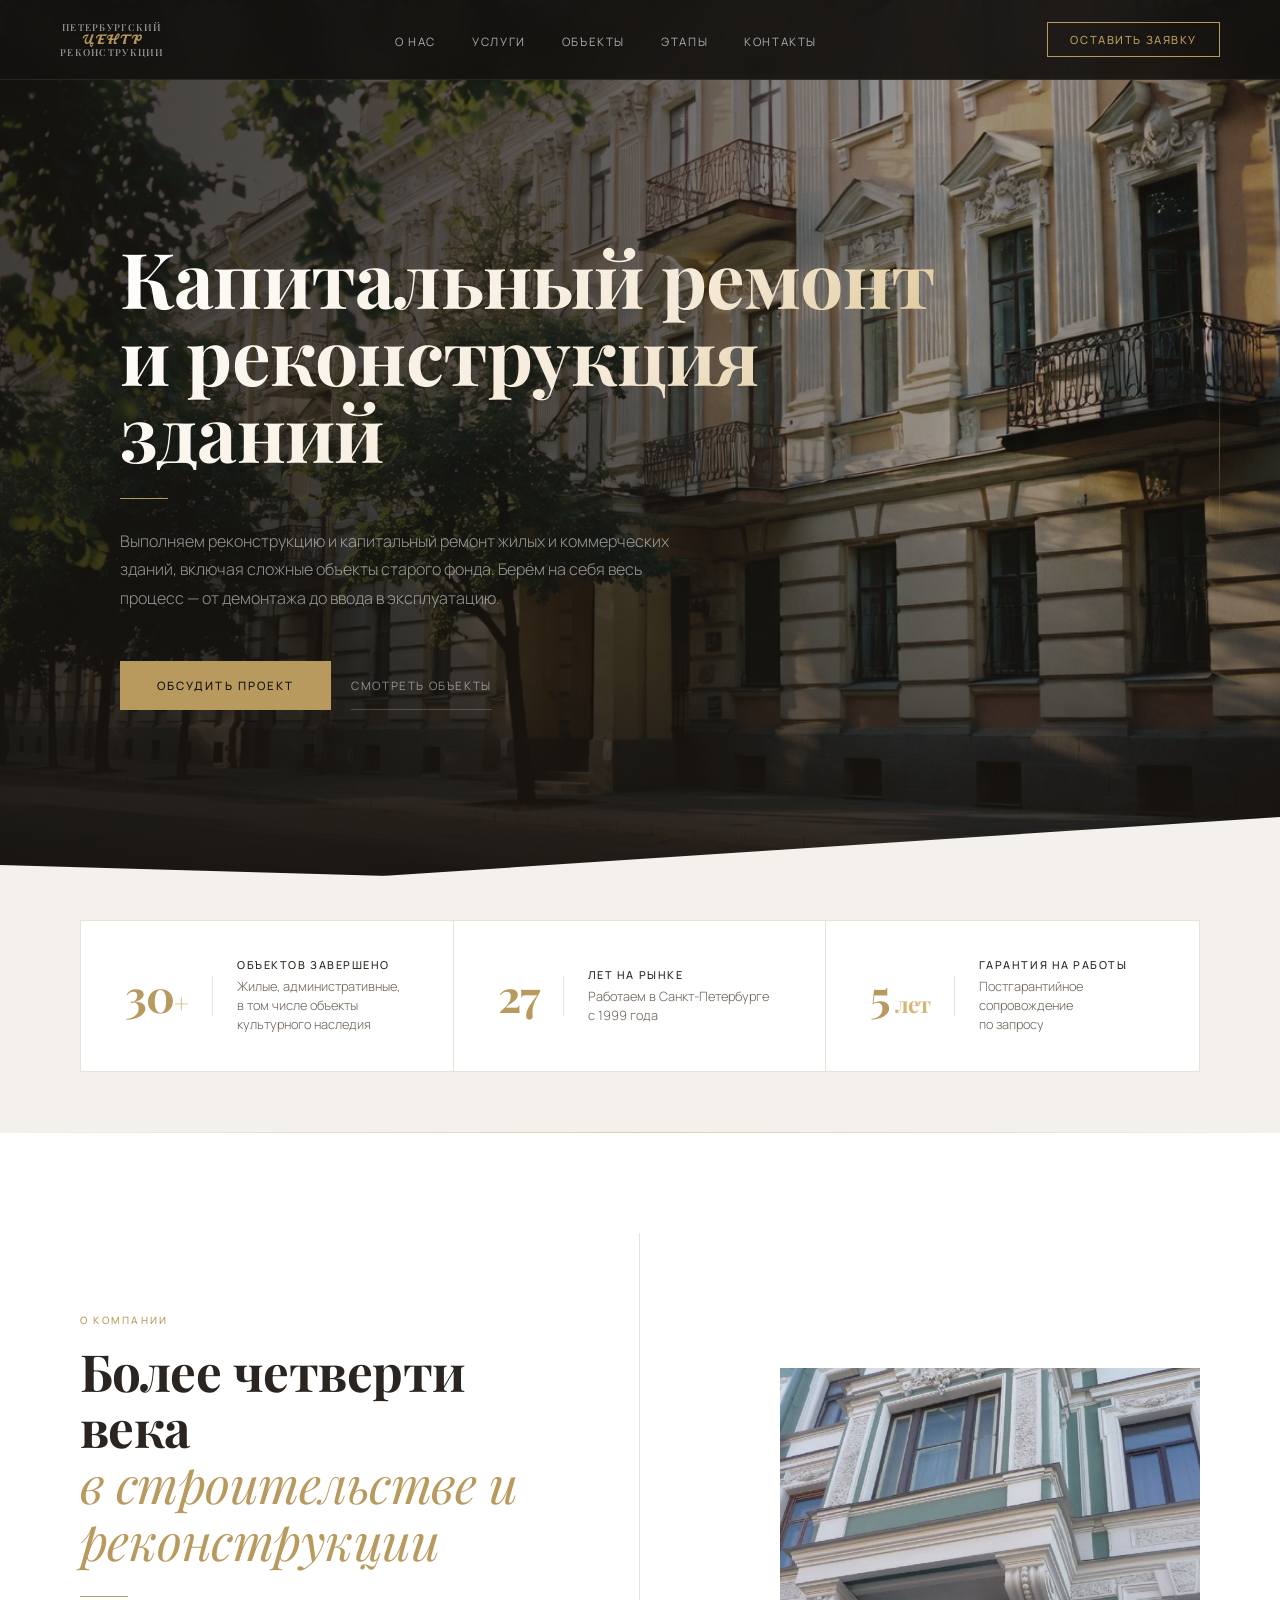
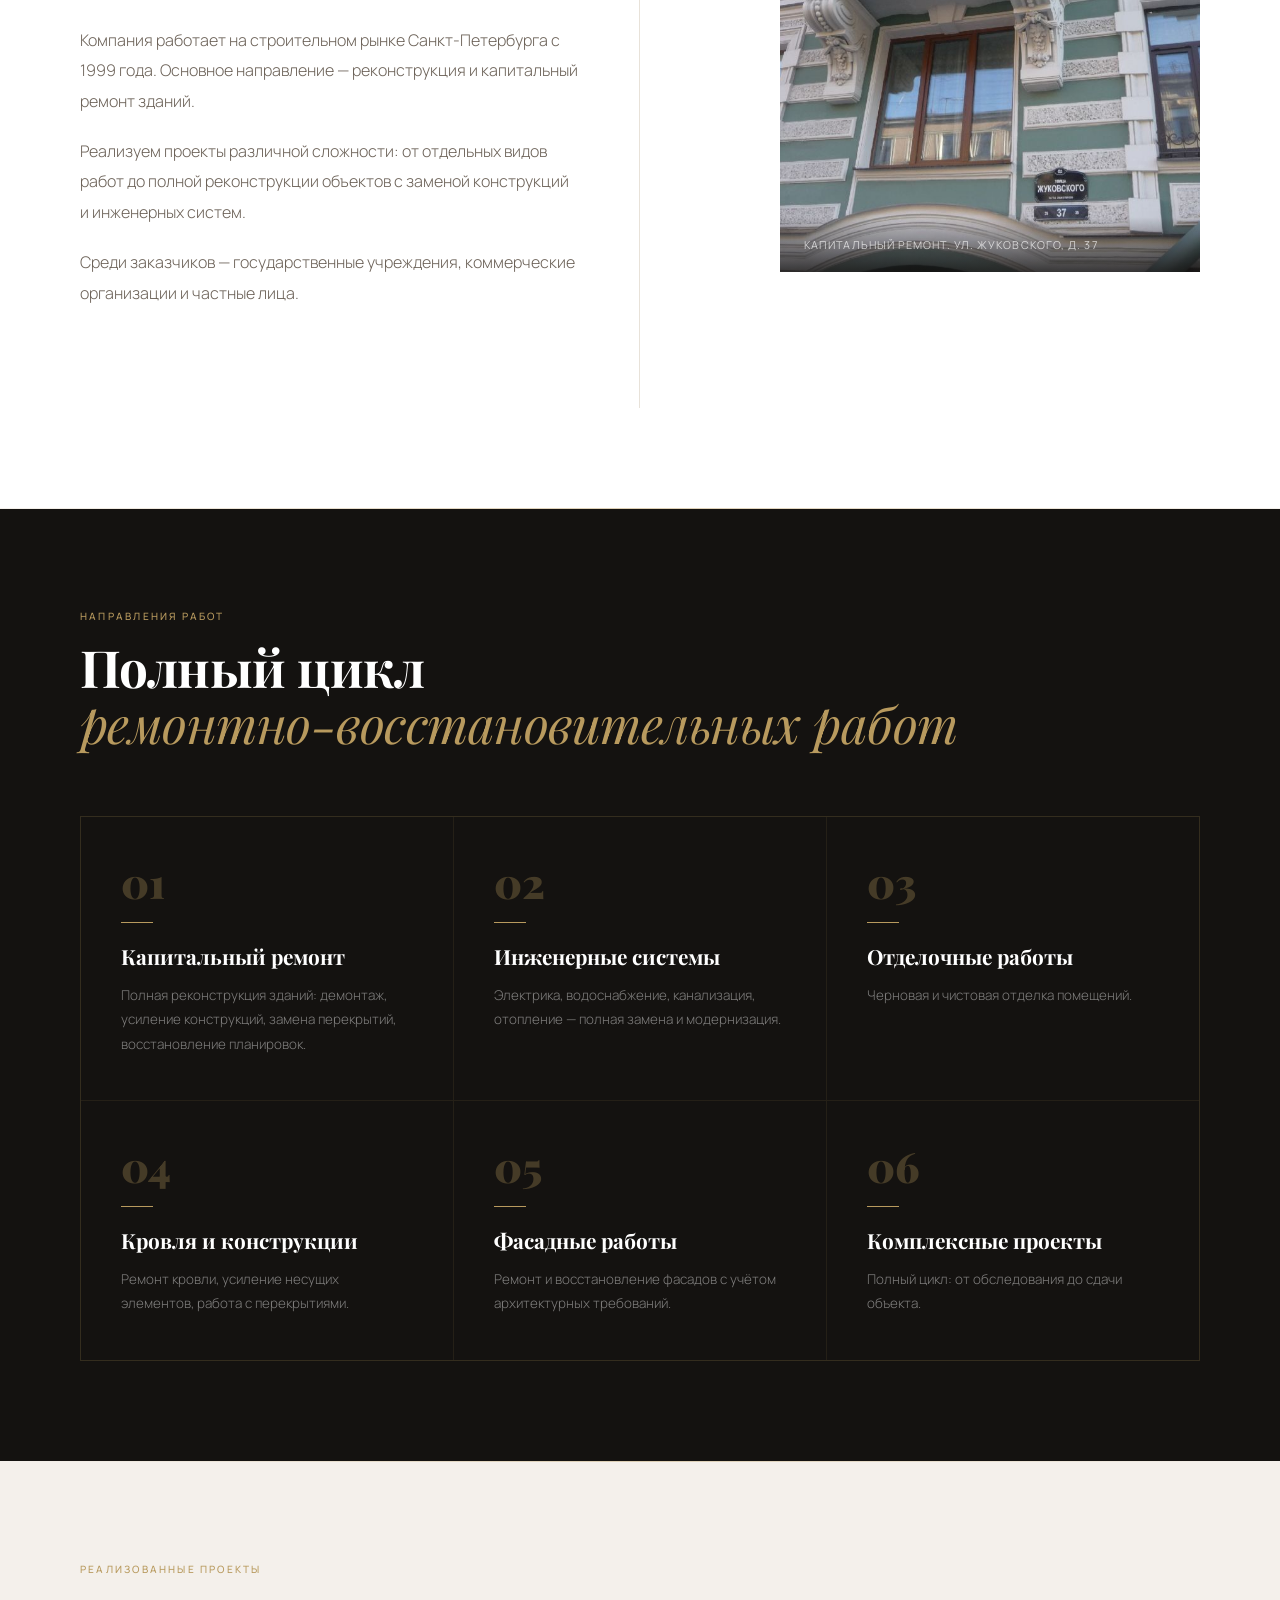
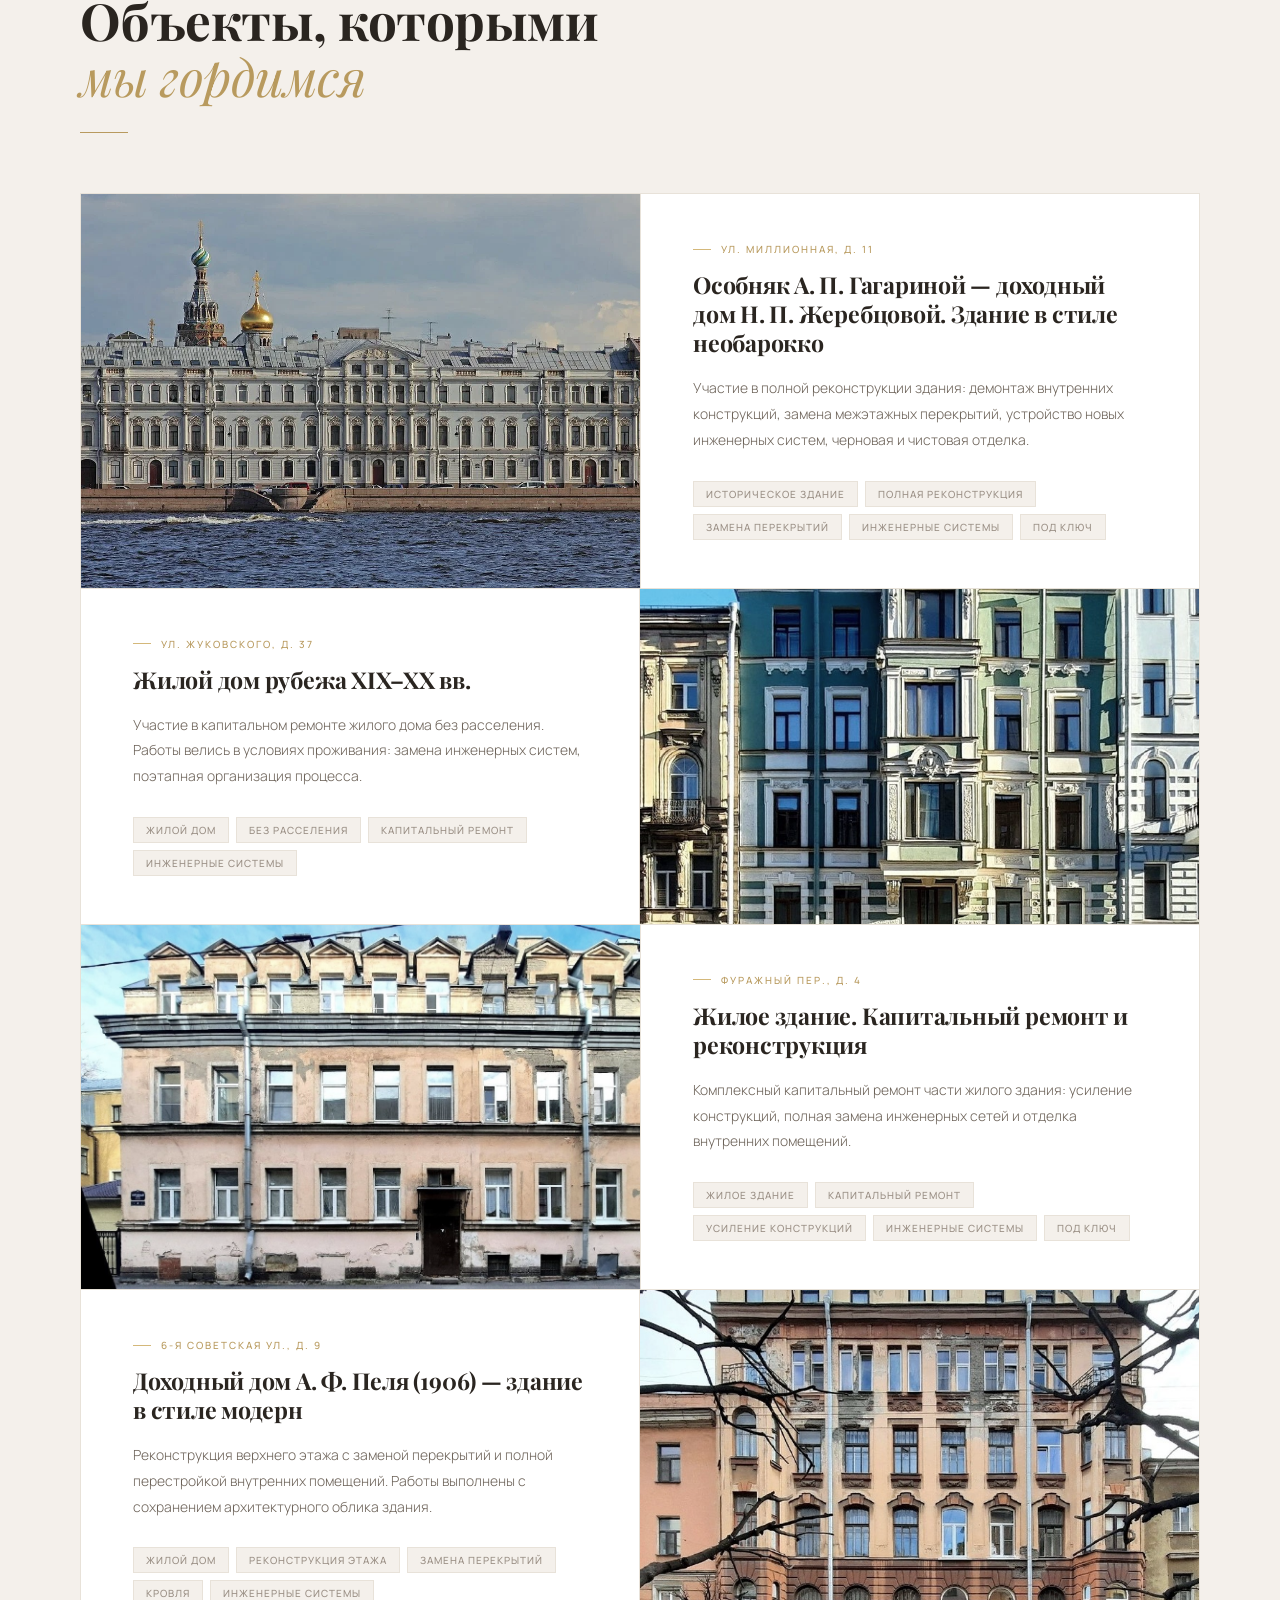
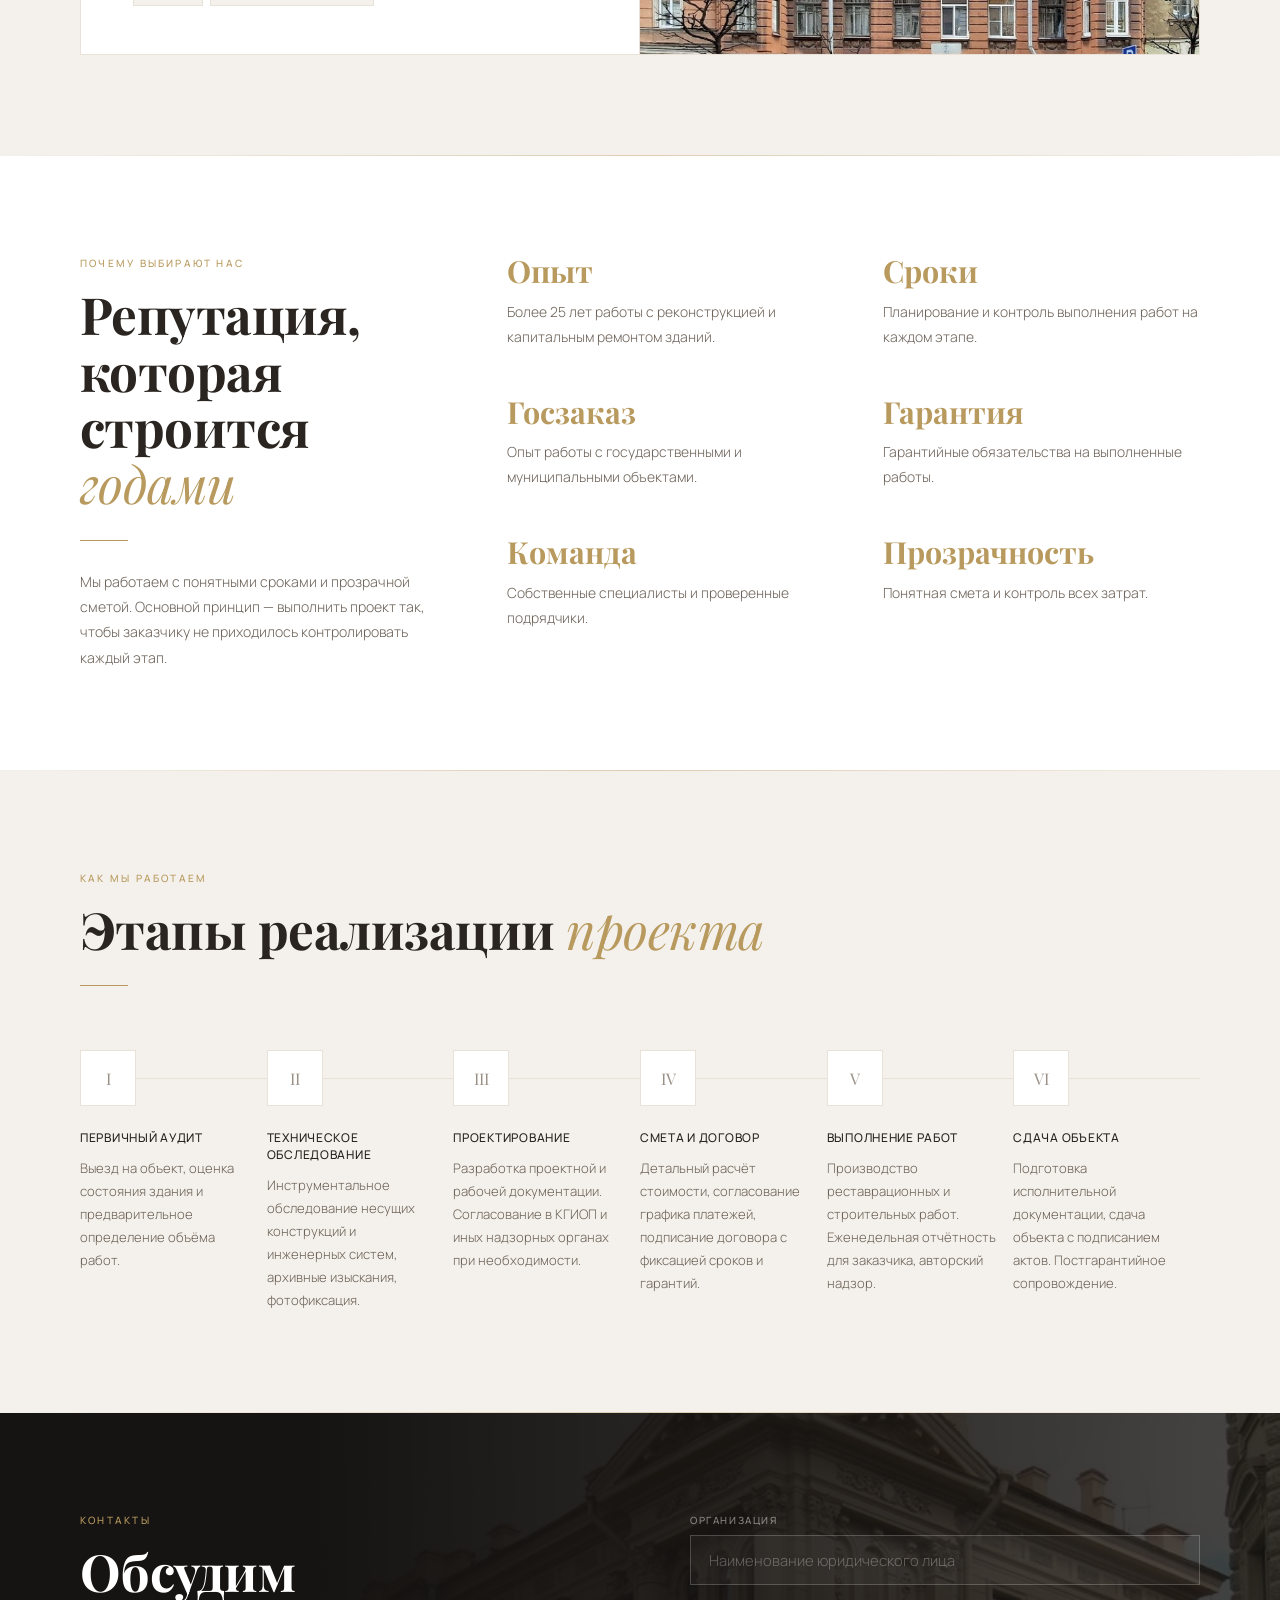
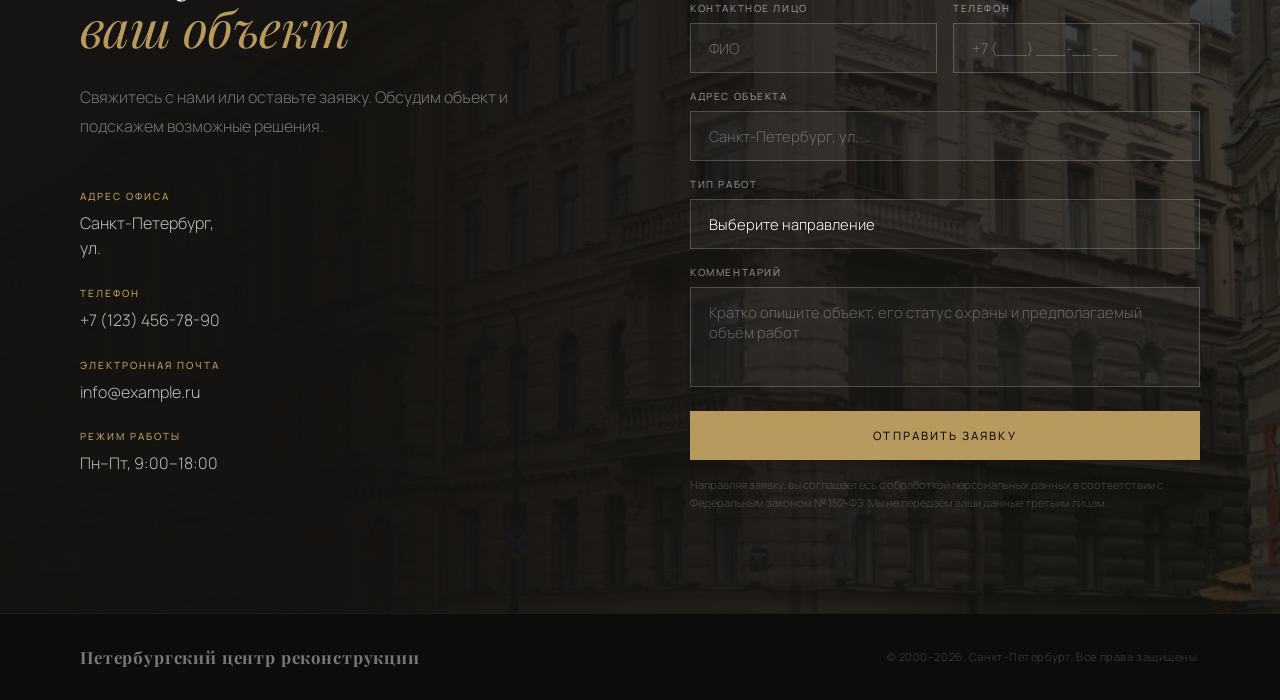
==== index.html @ 858f925b "[r] Change advantages secction" ====
<!DOCTYPE html>
<html lang="ru">
<head>
    <meta charset="UTF-8">
    <meta name="viewport" content="width=device-width, initial-scale=1.0">
    <title>Петербургский центр реконструкции</title>
    <link rel="preconnect" href="https://fonts.googleapis.com">
    <link href="https://fonts.googleapis.com/css2?family=Playfair+Display:ital,wght@0,400;0,700;0,900;1,400;1,700&family=Manrope:wght@300;400;500&display=swap" rel="stylesheet">
    <link rel="stylesheet" href="css/main.css">
</head>

<body>
    <!-- NAV -->
    <nav id="navbar">
        <a href="#hero" class="nav-logo">
            <span>ПЕТЕРБУРГСКИЙ</span>
            <span>ЦЕНТР</span>
            <span>РЕКОНСТРУКЦИИ</span>
        </a>
        <ul class="nav-links">
            <li><a href="#about">О нас</a></li>
            <li><a href="#services">Услуги</a></li>
            <li><a href="#cases">Объекты</a></li>
            <li><a href="#process">Этапы</a></li>
            <li><a href="#contacts">Контакты</a></li>
        </ul>
        <a href="#contacts" class="nav-cta">Оставить заявку</a>
        
        <button class="burger" id="burger" aria-label="Меню">
            <span></span>
            <span></span>
            <span></span>
        </button>
    </nav>

    <div class="mobile-menu" id="mobileMenu">
        <ul>
            <li><a href="#about">О нас</a></li>
            <li><a href="#services">Услуги</a></li>
            <li><a href="#cases">Объекты</a></li>
            <li><a href="#process">Этапы</a></li>
            <li><a href="#contacts">Контакты</a></li>
        </ul>
    </div>

    <!-- HERO -->
    <section id="hero">
        <div class="hero-bg"></div>
        <div class="hero-texture"></div>
        <div class="hero-line"></div>
        
        <div class="hero-content">
            <h1 class="hero-title">
            Капитальный ремонт<br>и реконструкция<br>зданий
            </h1>
            <div class="hero-rule"></div>
            <p class="hero-sub">
            Выполняем реконструкцию и капитальный ремонт жилых и коммерческих зданий, включая сложные объекты старого фонда. Берём на себя весь процесс — от демонтажа до ввода в эксплуатацию.
            </p>
            <div class="hero-actions">
            <a href="#contacts" class="btn-primary">Обсудить проект</a>
            <a href="#cases" class="btn-ghost">Смотреть объекты</a>
            </div>
        </div>
    </section>
    
    <!-- BRIDGE -->
    <div class="bridge">
        <div class="bridge-inner">
            <div class="bridge-stat">
            <div class="bridge-n">30<span style="font-size:1.6rem;color:var(--gold-light)">+</span></div>
            <div class="bridge-divider"></div>
            <div class="bridge-text">
                <div class="bridge-label">Объектов завершено</div>
                <div class="bridge-sub">Жилые, административные,<br>в том числе объекты культурного наследия</div>
            </div>
            </div>
            <div class="bridge-stat">
            <div class="bridge-n">27</div>
            <div class="bridge-divider"></div>
            <div class="bridge-text">
                <div class="bridge-label">Лет на рынке</div>
                <div class="bridge-sub">Работаем в Санкт-Петербурге<br>с 1999 года</div>
            </div>
            </div>
            <div class="bridge-stat">
            <div class="bridge-n">5<span style="font-size:1.4rem;color:var(--gold-light)"> лет</span></div>
            <div class="bridge-divider"></div>
            <div class="bridge-text">
                <div class="bridge-label">Гарантия на работы</div>
                <div class="bridge-sub">Постгарантийное сопровождение<br>по запросу</div>
            </div>
            </div>
        </div>
    </div>

    <div class="spb-divider"></div>

    <!-- ABOUT -->
    <section id="about">
        <div class="about-inner">
            
            <div class="about-left reveal">
                <p class="section-tag">О компании</p>
                <h2 class="section-title">
                    Более четверти века<br><em>в строительстве и реконструкции</em>
                </h2>
                <div class="divider"></div>

                <p class="about-text">
                    Компания работает на строительном рынке Санкт-Петербурга с 1999 года. Основное направление — реконструкция и капитальный ремонт зданий.
                </p>

                <p class="about-text">
                    Реализуем проекты различной сложности: от отдельных видов работ до полной реконструкции объектов с заменой конструкций и инженерных систем.
                </p>

                <p class="about-text">
                    Среди заказчиков — государственные учреждения, коммерческие организации и частные лица.
                </p>
            </div>

            <div class="about-right reveal">
                <div class="about-visual">
                    <img src="images/example2_after3.webp" alt="Капитальный ремонт здания">
                    <div class="about-visual-caption">
                        Капитальный ремонт. Ул. Жуковского, д. 37
                    </div>
                </div>
            </div>

        </div>
    </section>

    <div class="spb-divider"></div>

    <!-- SERVICES -->
    <section id="services">
        <div class="services-header reveal">
            <div>
                <p class="section-tag" style="color:var(--gold)">Направления работ</p>
                <h2 class="section-title">Полный цикл<br><em>ремонтно-восстановительных работ</em></h2>
            </div>
        </div>

        <div class="services-grid reveal">
            <div class="service-card">
                <div class="service-num">01</div>
                <div class="service-line"></div>
                <div class="service-name">Капитальный ремонт</div>
                <p class="service-desc">Полная реконструкция зданий: демонтаж, усиление конструкций, замена перекрытий, восстановление планировок.</p>
            </div>
            <div class="service-card">
                <div class="service-num">02</div>
                <div class="service-line"></div>
                <div class="service-name">Инженерные системы</div>
                <p class="service-desc">Электрика, водоснабжение, канализация, отопление — полная замена и модернизация.</p>
            </div>
            <div class="service-card">
                <div class="service-num">03</div>
                <div class="service-line"></div>
                <div class="service-name">Отделочные работы</div>
                <p class="service-desc">Черновая и чистовая отделка помещений.</p>
            </div>
            <div class="service-card">
                <div class="service-num">04</div>
                <div class="service-line"></div>
                <div class="service-name">Кровля и конструкции</div>
                <p class="service-desc">Ремонт кровли, усиление несущих элементов, работа с перекрытиями.</p>
            </div>
            <div class="service-card">
                <div class="service-num">05</div>
                <div class="service-line"></div>
                <div class="service-name">Фасадные работы</div>
                <p class="service-desc">Ремонт и восстановление фасадов с учётом архитектурных требований.</p>
            </div>
            <div class="service-card">
                <div class="service-num">06</div>
                <div class="service-line"></div>
                <div class="service-name">Комплексные проекты</div>
                <p class="service-desc">Полный цикл: от обследования до сдачи объекта.</p>
            </div>
        </div>
    </section>

    <div class="spb-divider"></div>

    <!-- CASES -->
    <section id="cases">
        <div class="cases-header reveal">
            <p class="section-tag">Реализованные проекты</p>
            <h2 class="section-title">Объекты, которыми<br><em>мы гордимся</em></h2>
            <div class="divider"></div>
        </div>
        
        <div class="cases-list reveal">
            <div class="case-row">
                <div class="case-photo">
                    <img src="images/example1_after9.webp" alt="Миллионная 11">
                </div>
                <div class="case-info">
                    <p class="case-addr">Ул. Миллионная, д. 11</p>
                    <h3 class="case-title">Особняк А. П. Гагариной — доходный дом Н. П. Жеребцовой. Здание в стиле необарокко</h3>
                    <p class="case-desc">Участие в полной реконструкции здания: демонтаж внутренних конструкций, замена межэтажных перекрытий, устройство новых инженерных систем, черновая и чистовая отделка.</p>
                    <div class="case-tags">
                        <span class="case-tag">Историческое здание</span>
                        <span class="case-tag">Полная реконструкция</span>
                        <span class="case-tag">Замена перекрытий</span>
                        <span class="case-tag">Инженерные системы</span>
                        <span class="case-tag">Под ключ</span>
                    </div>
                </div>
            </div>
        
            <div class="case-row reverse">
                <div class="case-photo">
                    <img src="images/example2_after1.webp" alt="Жуковского 37">
                </div>
                <div class="case-info">
                    <p class="case-addr">Ул. Жуковского, д. 37</p>
                    <h3 class="case-title">Жилой дом рубежа XIX–XX вв.</h3>
                    <p class="case-desc">Участие в капитальном ремонте жилого дома без расселения. Работы велись в условиях проживания: замена инженерных систем, поэтапная организация процесса.</p>
                    <div class="case-tags">
                        <span class="case-tag">Жилой дом</span>
                        <span class="case-tag">Без расселения</span>
                        <span class="case-tag">Капитальный ремонт</span>
                        <span class="case-tag">Инженерные системы</span>
                    </div>
                </div>
            </div>
        
            <div class="case-row">
                <div class="case-photo">
                    <img src="images/example3_before9.webp" alt="Фуражный переулок 4">
                </div>
                <div class="case-info">
                    <p class="case-addr">Фуражный пер., д. 4</p>
                    <h3 class="case-title">Жилое здание. Капитальный ремонт и реконструкция</h3>
                    <p class="case-desc">Комплексный капитальный ремонт части жилого здания: усиление конструкций, полная замена инженерных сетей и отделка внутренних помещений.</p>
                    <div class="case-tags">
                        <span class="case-tag">Жилое здание</span>
                        <span class="case-tag">Капитальный ремонт</span>
                        <span class="case-tag">Усиление конструкций</span>
                        <span class="case-tag">Инженерные системы</span>
                        <span class="case-tag">Под ключ</span>
                    </div>
                </div>
            </div>
        
            <div class="case-row reverse">
                <div class="case-photo">
                    <img src="images/example4_after9.webp" alt="6-я Советская 9">
                </div>
                <div class="case-info">
                    <p class="case-addr">6-я Советская ул., д. 9</p>
                    <h3 class="case-title">Доходный дом А. Ф. Пеля (1906) — здание в стиле модерн</h3>
                    <p class="case-desc">Реконструкция верхнего этажа с заменой перекрытий и полной перестройкой внутренних помещений. Работы выполнены с сохранением архитектурного облика здания.</p>
                    <div class="case-tags">
                        <span class="case-tag">Жилой дом</span>
                        <span class="case-tag">Реконструкция этажа</span>
                        <span class="case-tag">Замена перекрытий</span>
                        <span class="case-tag">Кровля</span>
                        <span class="case-tag">Инженерные системы</span>
                    </div>
                </div>
            </div>
        </div>
    </section>

    <div class="spb-divider"></div>

    <!-- ADVANTAGES -->
    <section id="advantages">
        <div class="adv-inner">
            <div class="adv-left reveal">
                <p class="section-tag">Почему выбирают нас</p>
                <h2 class="section-title">Репутация, которая<br>строится <em>годами</em></h2>
                <div class="divider"></div>
                <p style="font-size:0.88rem;line-height:1.8;color:var(--text-muted)">
                    Мы работаем с понятными сроками и прозрачной сметой. Основной принцип — выполнить проект так, чтобы заказчику не приходилось контролировать каждый этап.
                </p>
                </div>
                <div class="adv-grid reveal">
                <div class="adv-item">
                    <div class="adv-num">Опыт</div>
                    <p class="adv-text">Более 25 лет работы с реконструкцией и капитальным ремонтом зданий.</p>
                </div>
                <div class="adv-item">
                    <div class="adv-num">Сроки</div>
                    <p class="adv-text">Планирование и контроль выполнения работ на каждом этапе.</p>
                </div>
                <div class="adv-item">
                    <div class="adv-num">Госзаказ</div>
                    <p class="adv-text">Опыт работы с государственными и муниципальными объектами.</p>
                </div>
                <div class="adv-item">
                    <div class="adv-num">Гарантия</div>
                    <p class="adv-text">Гарантийные обязательства на выполненные работы.</p>
                </div>
                <div class="adv-item">
                    <div class="adv-num">Команда</div>
                    <p class="adv-text">Собственные специалисты и проверенные подрядчики.</p>
                </div>
                <div class="adv-item">
                    <div class="adv-num">Прозрачность</div>
                    <p class="adv-text">Понятная смета и контроль всех затрат.</p>
                </div>
            </div>
        </div>
    </section>

    <div class="spb-divider"></div>

    <!-- PROCESS -->
    <section id="process">
        <div class="process-inner">
            <div class="process-header reveal">
            <p class="section-tag">Как мы работаем</p>
            <h2 class="section-title">Этапы реализации <em>проекта</em></h2>
            <div class="divider"></div>
            </div>

            <div class="process-steps reveal">
            <div class="step">
                <div class="step-dot"><span class="step-num">I</span></div>
                <div class="step-body">
                    <div class="step-title">Первичный аудит</div>
                    <p class="step-text">Выезд на объект, оценка состояния здания и предварительное определение объёма работ.</p>
                </div>
            </div>
            <div class="step">
                <div class="step-dot"><span class="step-num">II</span></div>
                <div class="step-body">
                    <div class="step-title">Техническое обследование</div>
                    <p class="step-text">Инструментальное обследование несущих конструкций и инженерных систем, архивные изыскания, фотофиксация.</p>
                </div>
            </div>
            <div class="step">
                <div class="step-dot"><span class="step-num">III</span></div>
                <div class="step-body">
                    <div class="step-title">Проектирование</div>
                    <p class="step-text">Разработка проектной и рабочей документации. Согласование в КГИОП и иных надзорных органах при необходимости.</p>
                </div>
            </div>
            <div class="step">
                <div class="step-dot"><span class="step-num">IV</span></div>
                <div class="step-body">
                    <div class="step-title">Смета и договор</div>
                    <p class="step-text">Детальный расчёт стоимости, согласование графика платежей, подписание договора с фиксацией сроков и гарантий.</p>
                </div>
            </div>
            <div class="step">
                <div class="step-dot"><span class="step-num">V</span></div>
                <div class="step-body">
                    <div class="step-title">Выполнение работ</div>
                    <p class="step-text">Производство реставрационных и строительных работ. Еженедельная отчётность для заказчика, авторский надзор.</p>
                </div>
            </div>
            <div class="step">
                <div class="step-dot"><span class="step-num">VI</span></div>
                <div class="step-body">
                    <div class="step-title">Сдача объекта</div>
                    <p class="step-text">Подготовка исполнительной документации, сдача объекта с подписанием актов. Постгарантийное сопровождение.</p>
                </div>
            </div>
            </div>
        </div>
    </section>

    <div class="spb-divider"></div>

    <!-- CONTACTS -->
    <section id="contacts">
        <div class="contacts-inner">
            <div class="reveal">
                <p class="section-tag">Контакты</p>
                <h2 class="section-title">Обсудим<br><em>ваш объект</em></h2>
                <p class="contact-intro">
                    Свяжитесь с нами или оставьте заявку. Обсудим объект и подскажем возможные решения.
                </p>
                <div class="contact-details">
                    <div class="contact-item">
                    <p class="contact-item-label">Адрес офиса</p>
                    <p class="contact-item-val">Санкт-Петербург,<br>ул. </p>
                    </div>
                    <div class="contact-item">
                    <p class="contact-item-label">Телефон</p>
                    <p class="contact-item-val">+7 (123) 456-78-90</p>
                    </div>
                    <div class="contact-item">
                    <p class="contact-item-label">Электронная почта</p>
                    <p class="contact-item-val">info@example.ru</p>
                    </div>
                    <div class="contact-item">
                    <p class="contact-item-label">Режим работы</p>
                    <p class="contact-item-val">Пн–Пт, 9:00–18:00</p>
                    </div>
                </div>
            </div>

            <div class="reveal">
                <form class="contact-form" id="contactForm">
                    <div class="form-group">
                    <label class="form-label">Организация</label>
                    <input class="form-input" type="text" placeholder="Наименование юридического лица">
                    </div>
                    <div style="display:grid;grid-template-columns:1fr 1fr;gap:16px">
                    <div class="form-group">
                        <label class="form-label">Контактное лицо</label>
                        <input class="form-input" type="text" placeholder="ФИО">
                    </div>
                    <div class="form-group">
                        <label class="form-label">Телефон</label>
                        <input class="form-input" type="tel" placeholder="+7 (___) ___-__-__">
                    </div>
                    </div>
                    <div class="form-group">
                    <label class="form-label">Адрес объекта</label>
                    <input class="form-input" type="text" placeholder="Санкт-Петербург, ул. ...">
                    </div>
                    <div class="form-group">
                    <label class="form-label">Тип работ</label>
                    <select class="form-select form-input">
                        <option value="" disabled selected>Выберите направление</option>
                        <option>Капитальный ремонт</option>
                        <option>Реконструкция здания</option>
                        <option>Инженерные системы</option>
                        <option>Отделочные работы</option>
                        <option>Фасадные работы</option>
                        <option>Комплексный проект</option>
                    </select>
                    </div>
                    <div class="form-group">
                    <label class="form-label">Комментарий</label>
                    <textarea class="form-textarea" placeholder="Кратко опишите объект, его статус охраны и предполагаемый объём работ"></textarea>
                    </div>
                    <button type="submit" class="form-submit">Отправить заявку</button>
                    <p class="form-note">Направляя заявку, вы соглашаетесь с обработкой персональных данных в соответствии с Федеральным законом № 152-ФЗ. Мы не передаём ваши данные третьим лицам.</p>
                </form>
                <div class="form-success" id="formSuccess">
                    <strong>Заявка принята</strong>
                    Мы свяжемся с вами в течение одного рабочего дня для уточнения деталей и согласования времени первичного выезда.
                </div>
            </div>
        </div>
    </section>

    <!-- FOOTER -->
    <footer>
        <span class="footer-logo">Петербургский центр реконструкции</span>
        <span class="footer-copy">© 2000–2026. Санкт-Петербург. Все права защищены.</span>
    </footer>

    <script src="script.js"></script>
</body>
</html>
---- css/main.css ----
@import url('./layout/base.css');
@import url('./layout/nav.css');
@import url('./layout/hero.css');
@import url('./layout/bridge.css');
@import url('./layout/sections.css');
@import url('./layout/about.css');
@import url('./layout/services.css');
@import url('./layout/cases.css');
@import url('./layout/advantages.css');
@import url('./layout/process.css');
@import url('./layout/contacts.css');
@import url('./layout/footer.css');
@import url('./layout/animations.css');
@import url('./layout/mobile.css');
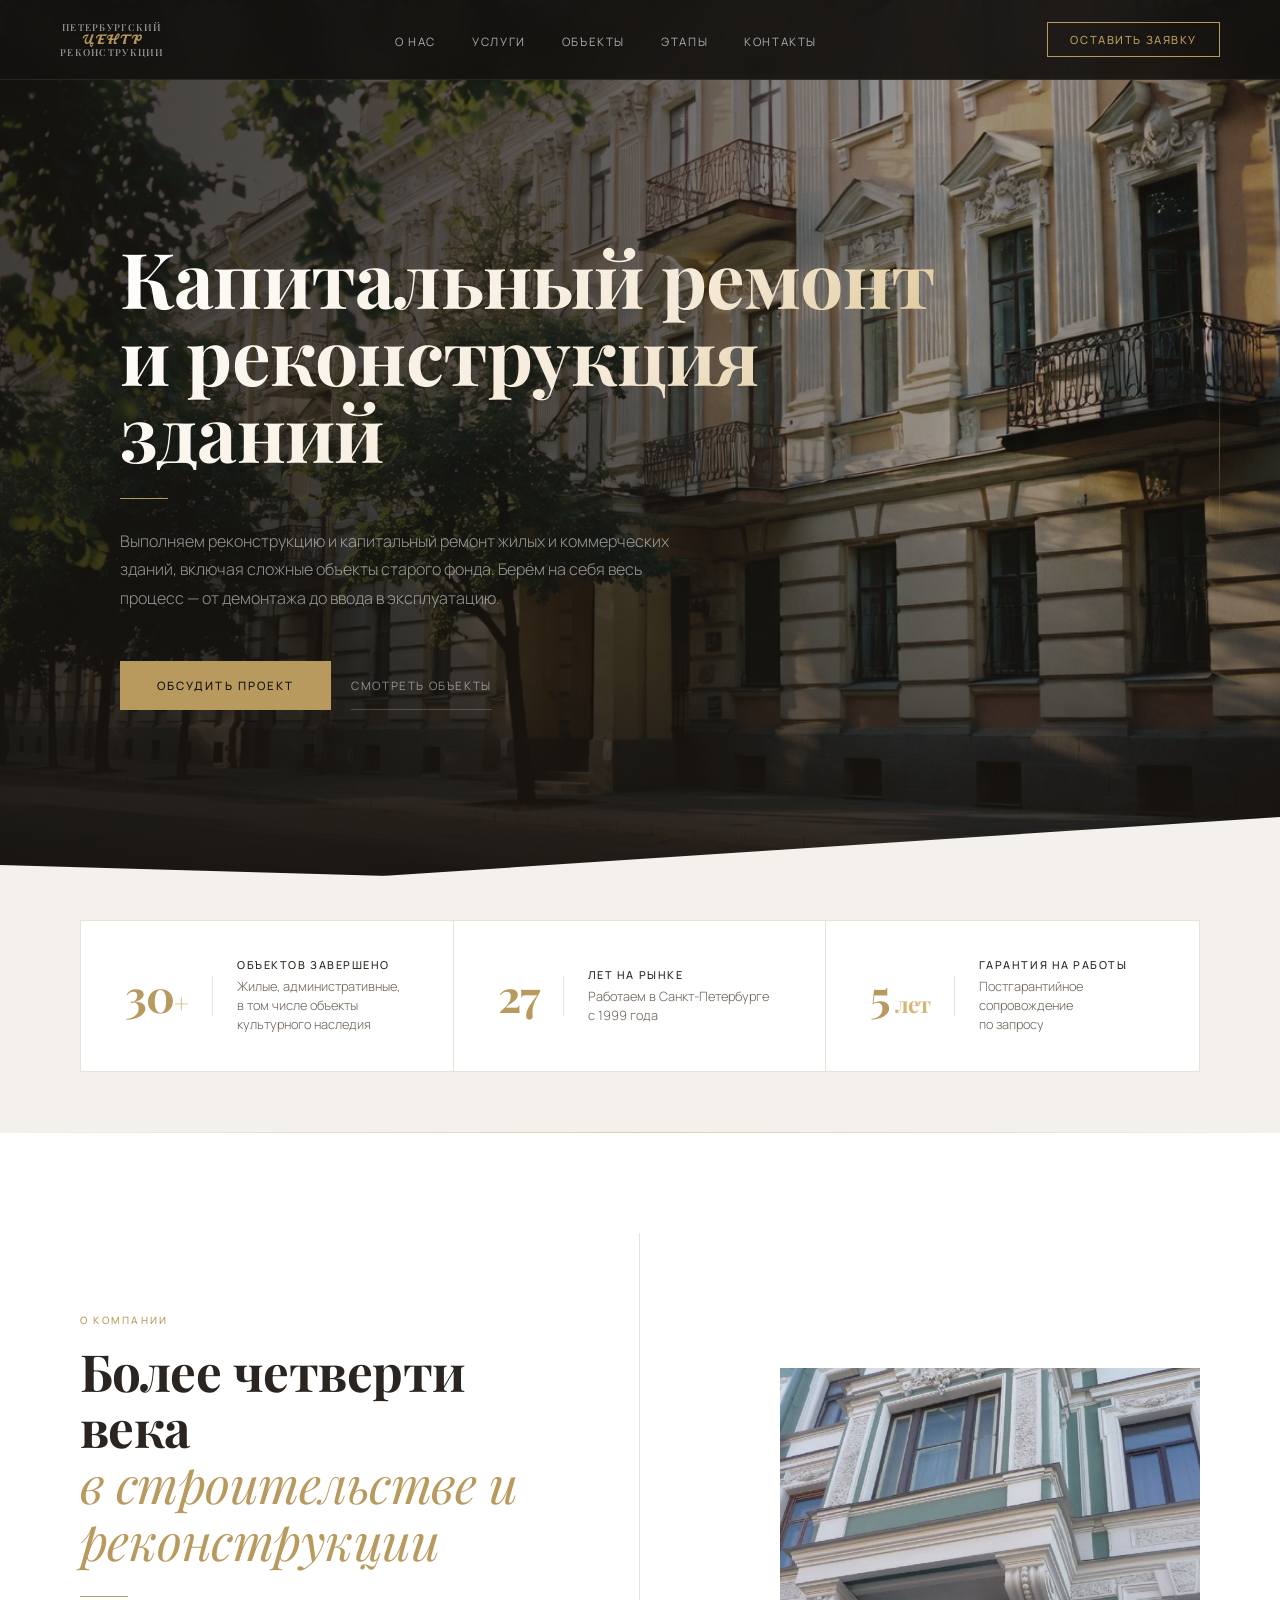
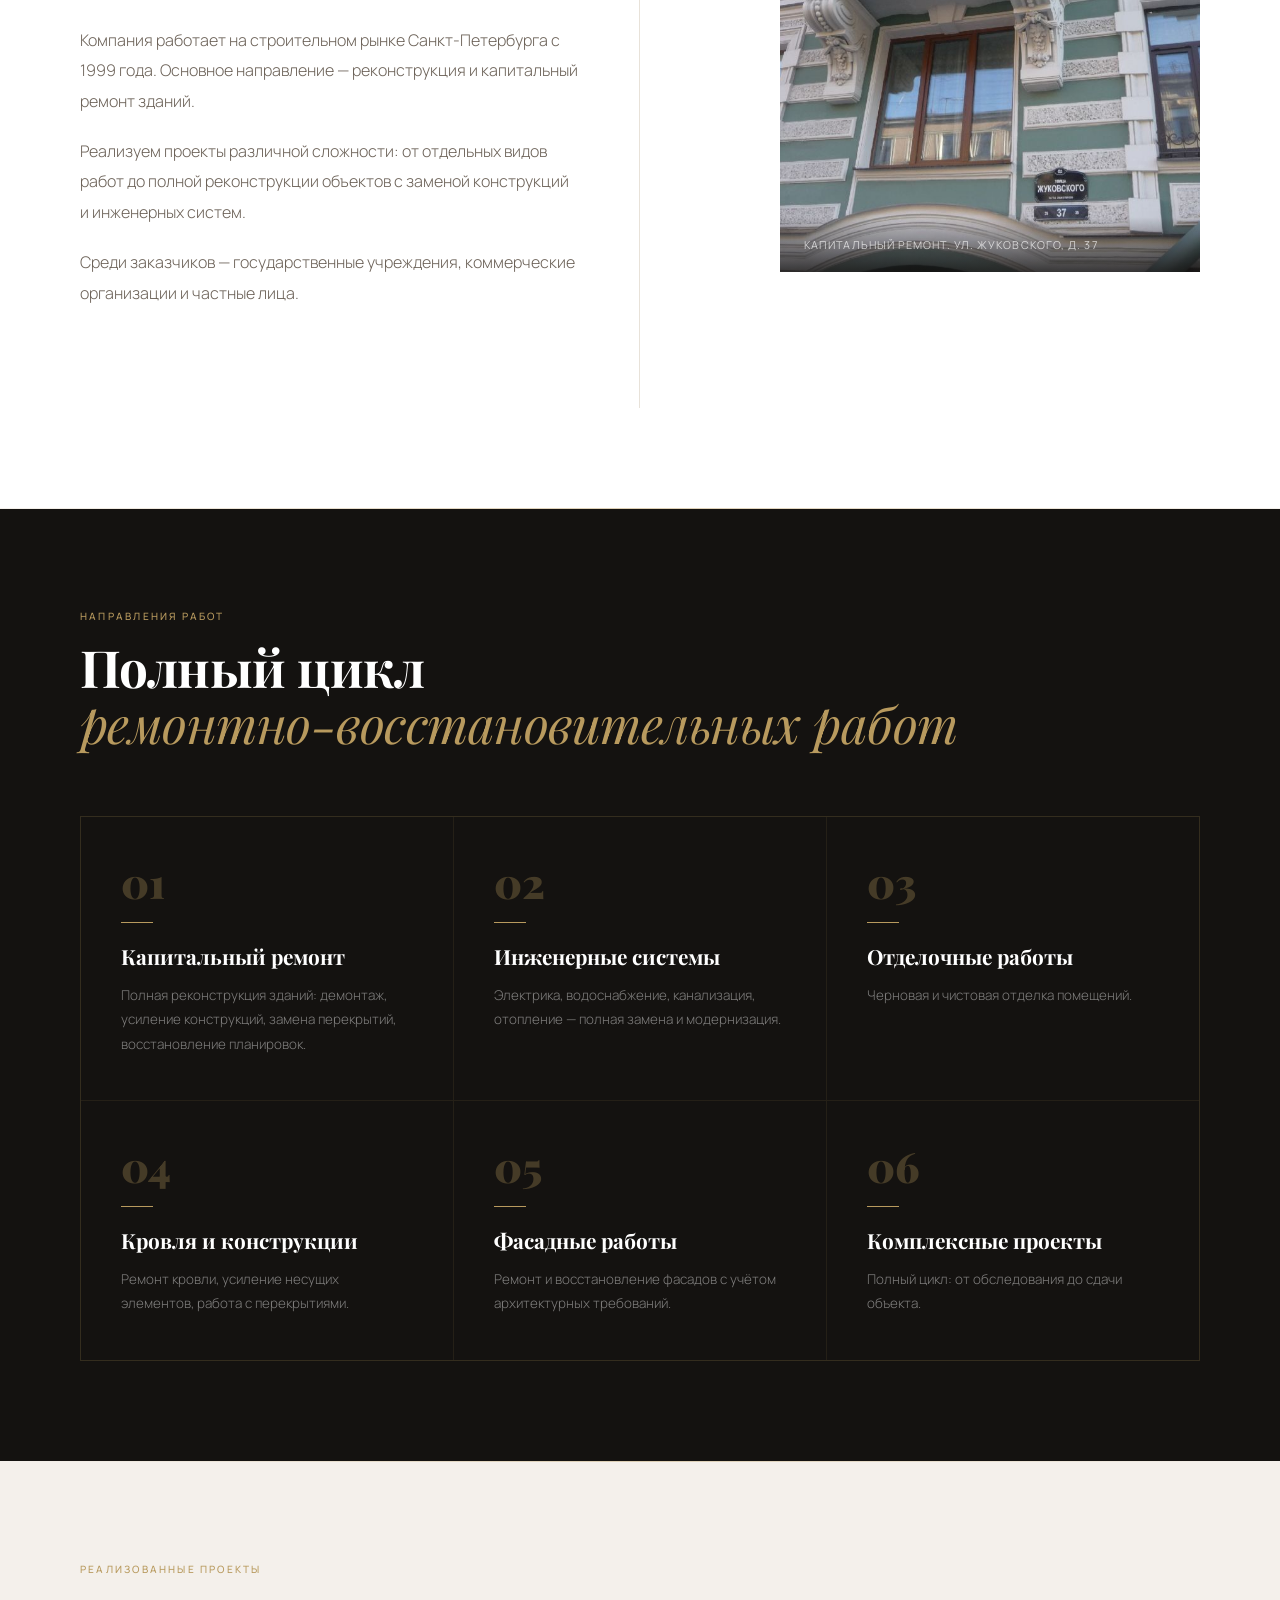
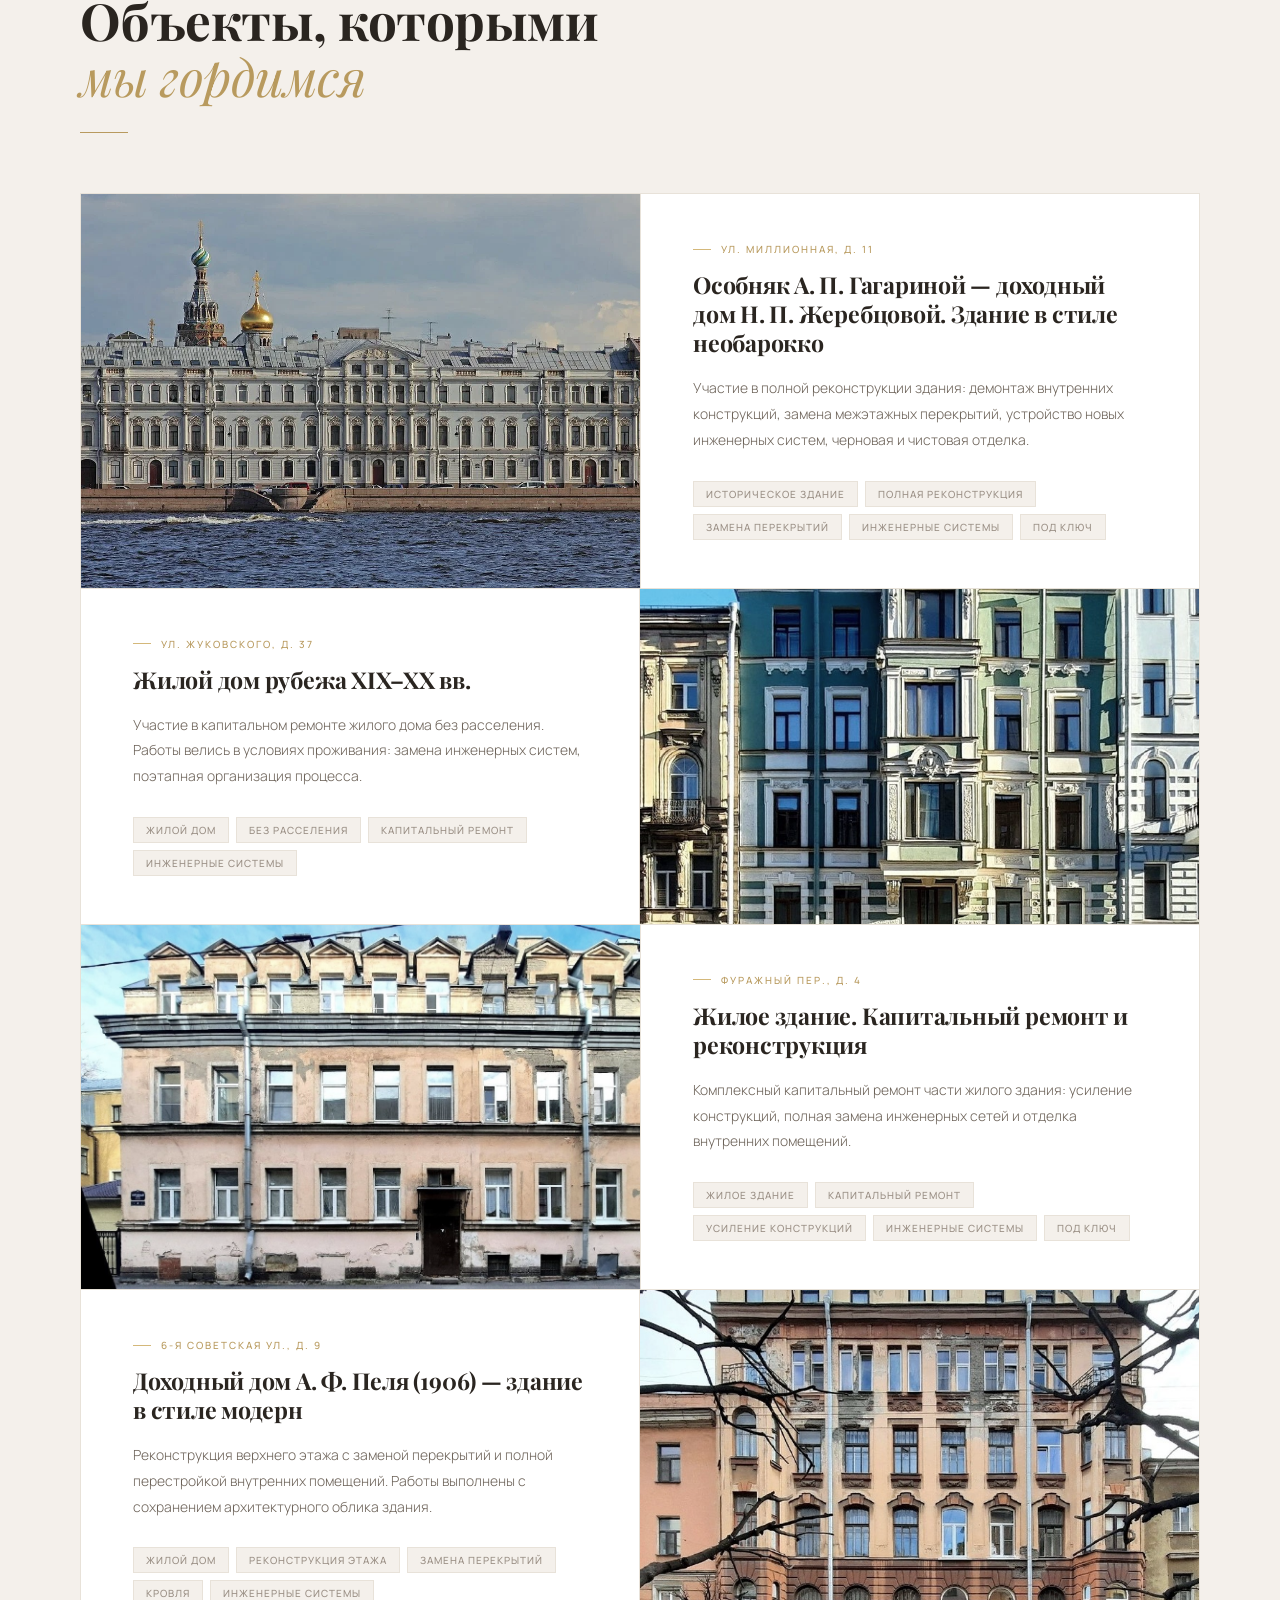
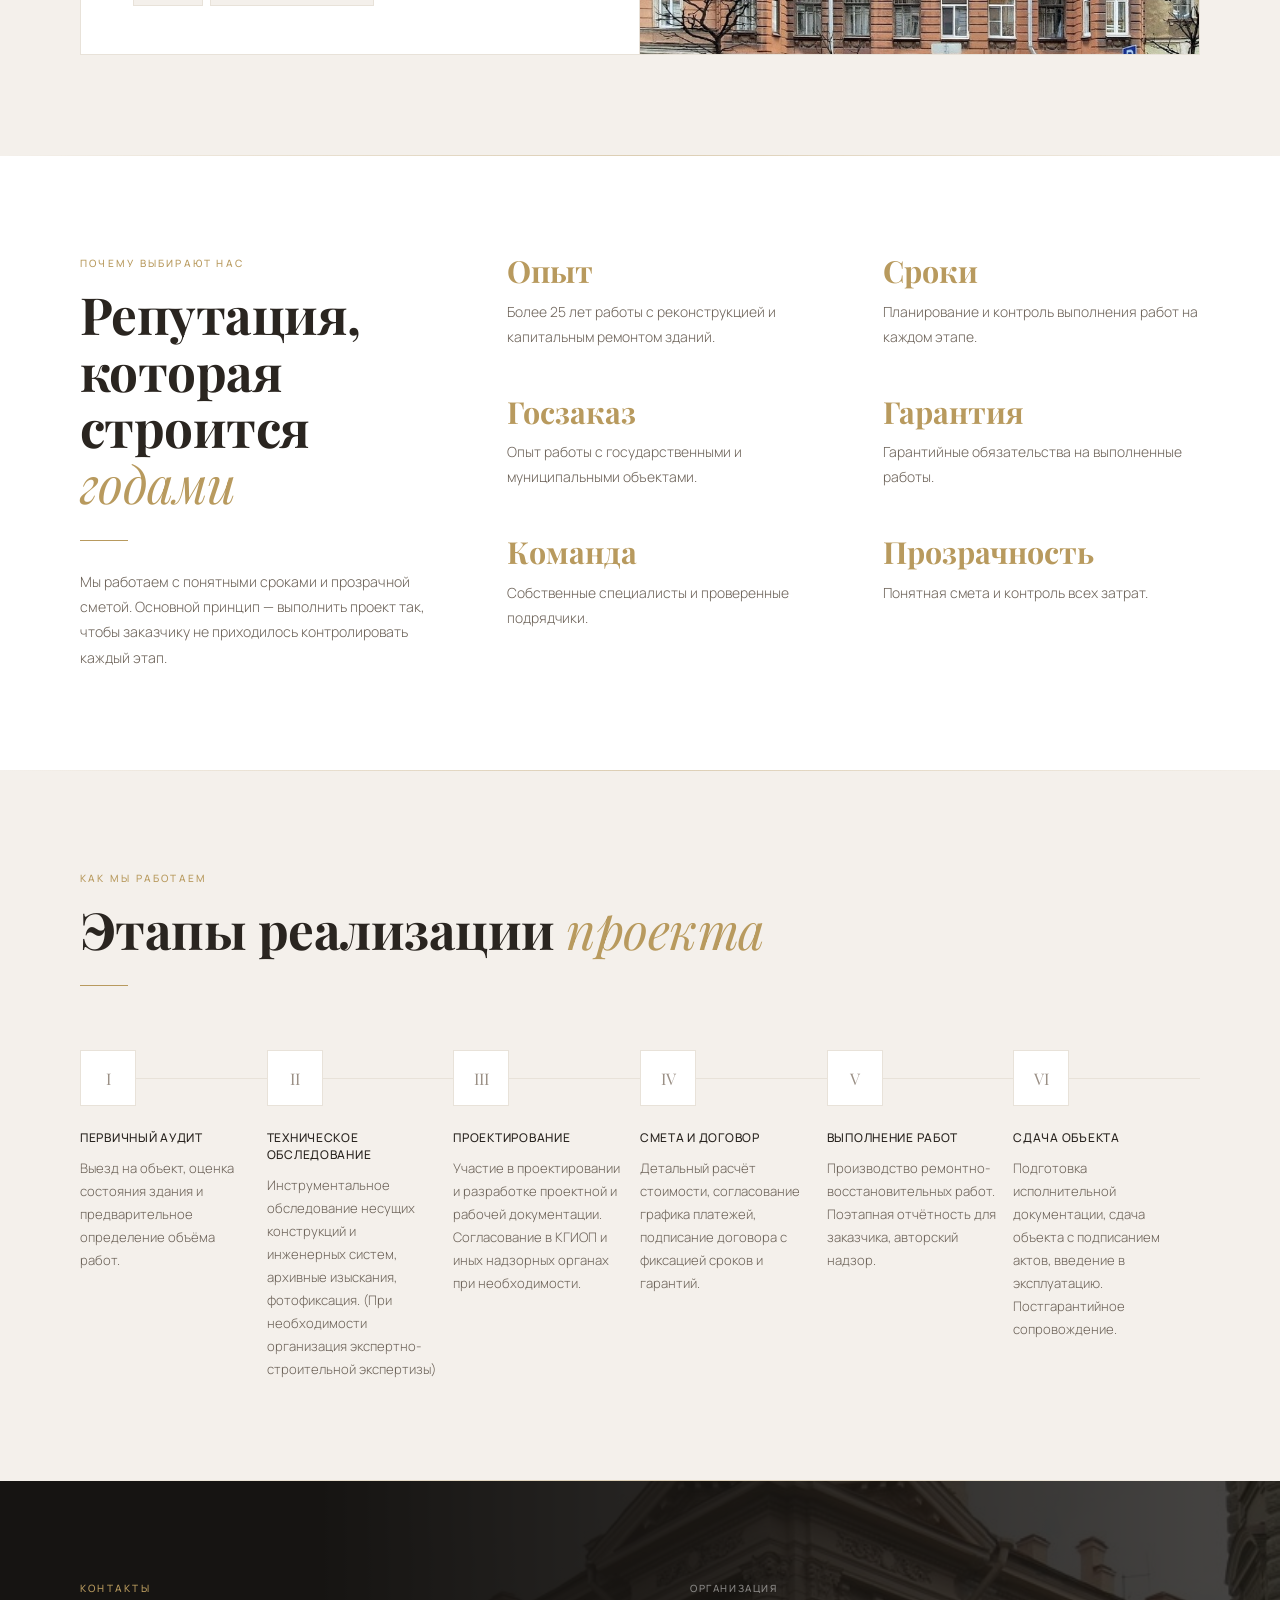
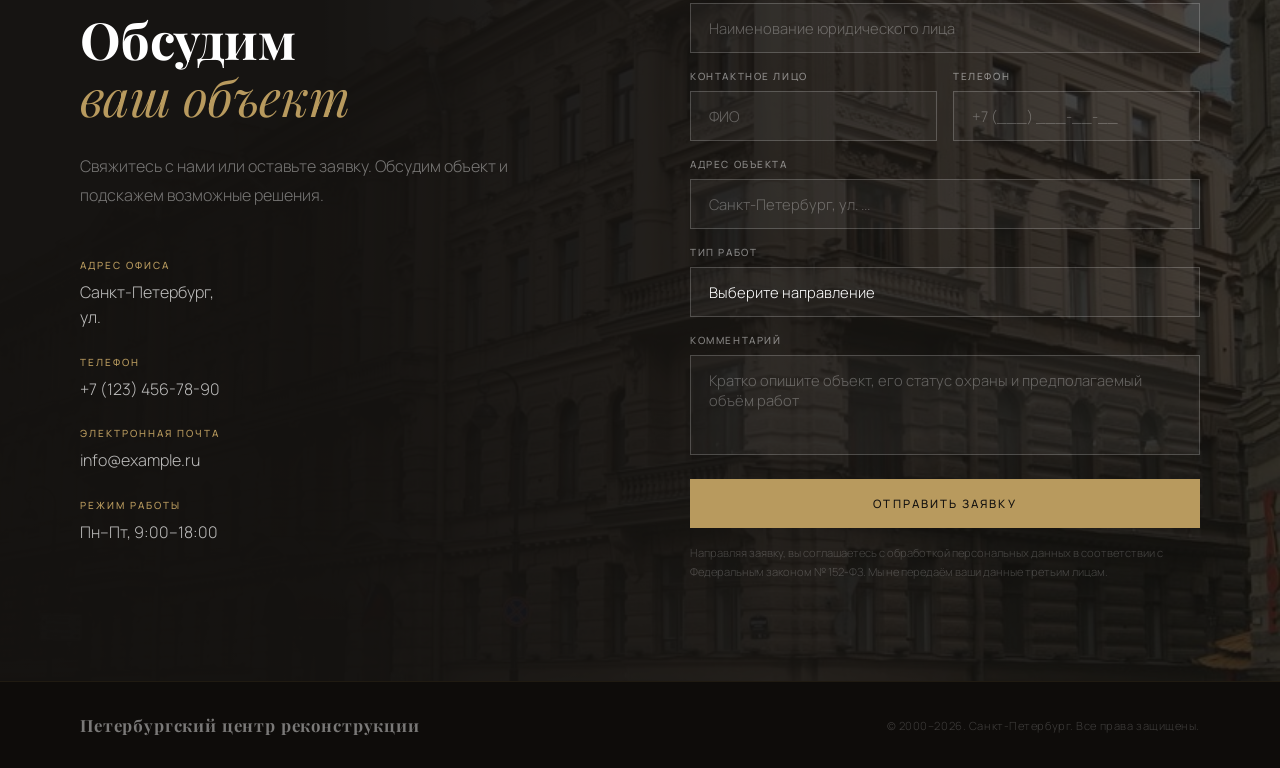
==== commit fcd493da: "[r] Change process section" ====
--- a/index.html
+++ b/index.html
@@ -332,14 +332,14 @@
                 <div class="step-dot"><span class="step-num">II</span></div>
                 <div class="step-body">
                     <div class="step-title">Техническое обследование</div>
-                    <p class="step-text">Инструментальное обследование несущих конструкций и инженерных систем, архивные изыскания, фотофиксация.</p>
+                    <p class="step-text">Инструментальное обследование несущих конструкций и инженерных систем, архивные изыскания, фотофиксация. (При необходимости организация экспертно-строительной экспертизы)</p>
                 </div>
             </div>
             <div class="step">
                 <div class="step-dot"><span class="step-num">III</span></div>
                 <div class="step-body">
                     <div class="step-title">Проектирование</div>
-                    <p class="step-text">Разработка проектной и рабочей документации. Согласование в КГИОП и иных надзорных органах при необходимости.</p>
+                    <p class="step-text">Участие в проектировании и разработке проектной и рабочей документации. Согласование в КГИОП и иных надзорных органах при необходимости.</p>
                 </div>
             </div>
             <div class="step">
@@ -353,14 +353,14 @@
                 <div class="step-dot"><span class="step-num">V</span></div>
                 <div class="step-body">
                     <div class="step-title">Выполнение работ</div>
-                    <p class="step-text">Производство реставрационных и строительных работ. Еженедельная отчётность для заказчика, авторский надзор.</p>
+                    <p class="step-text">Производство ремонтно-восстановительных работ. Поэтапная отчётность для заказчика, авторский надзор.</p>
                 </div>
             </div>
             <div class="step">
                 <div class="step-dot"><span class="step-num">VI</span></div>
                 <div class="step-body">
                     <div class="step-title">Сдача объекта</div>
-                    <p class="step-text">Подготовка исполнительной документации, сдача объекта с подписанием актов. Постгарантийное сопровождение.</p>
+                    <p class="step-text">Подготовка исполнительной документации, сдача объекта с подписанием актов, введение в эксплуатацию. Постгарантийное сопровождение.</p>
                 </div>
             </div>
             </div>
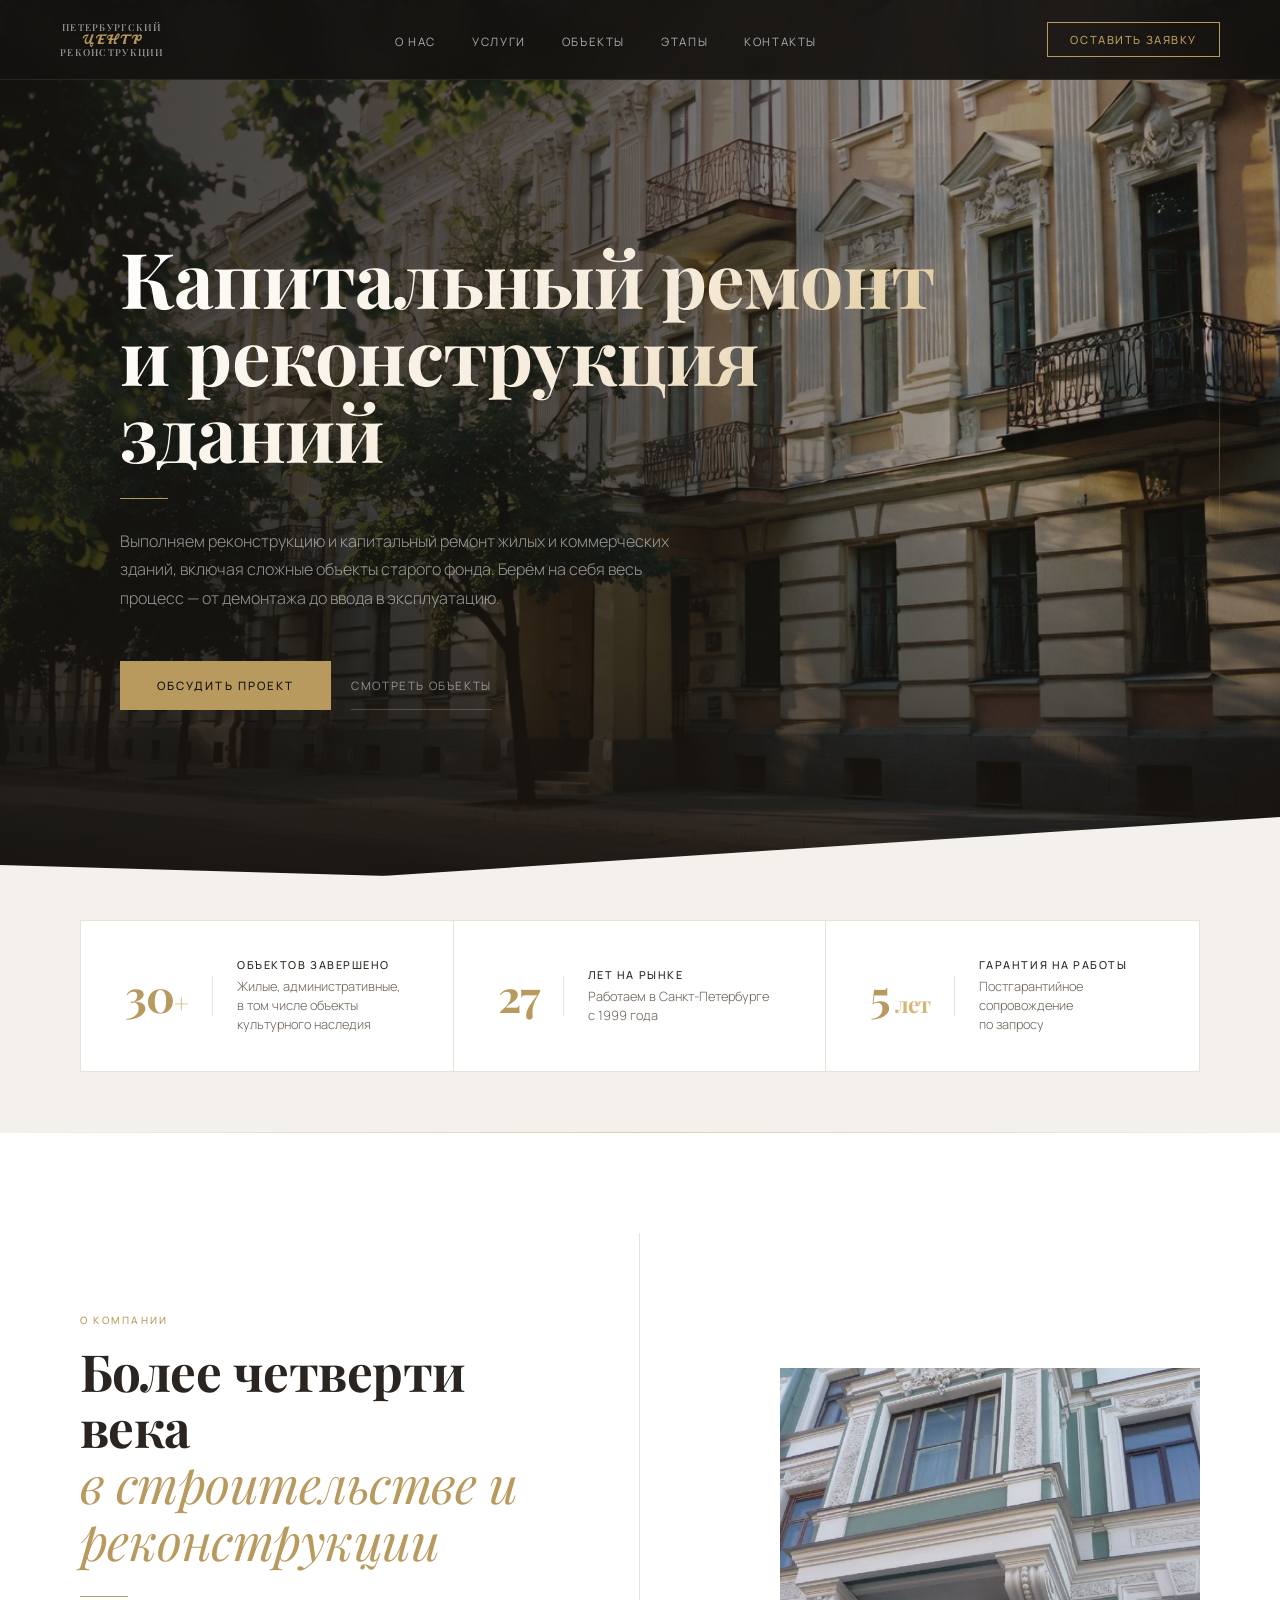
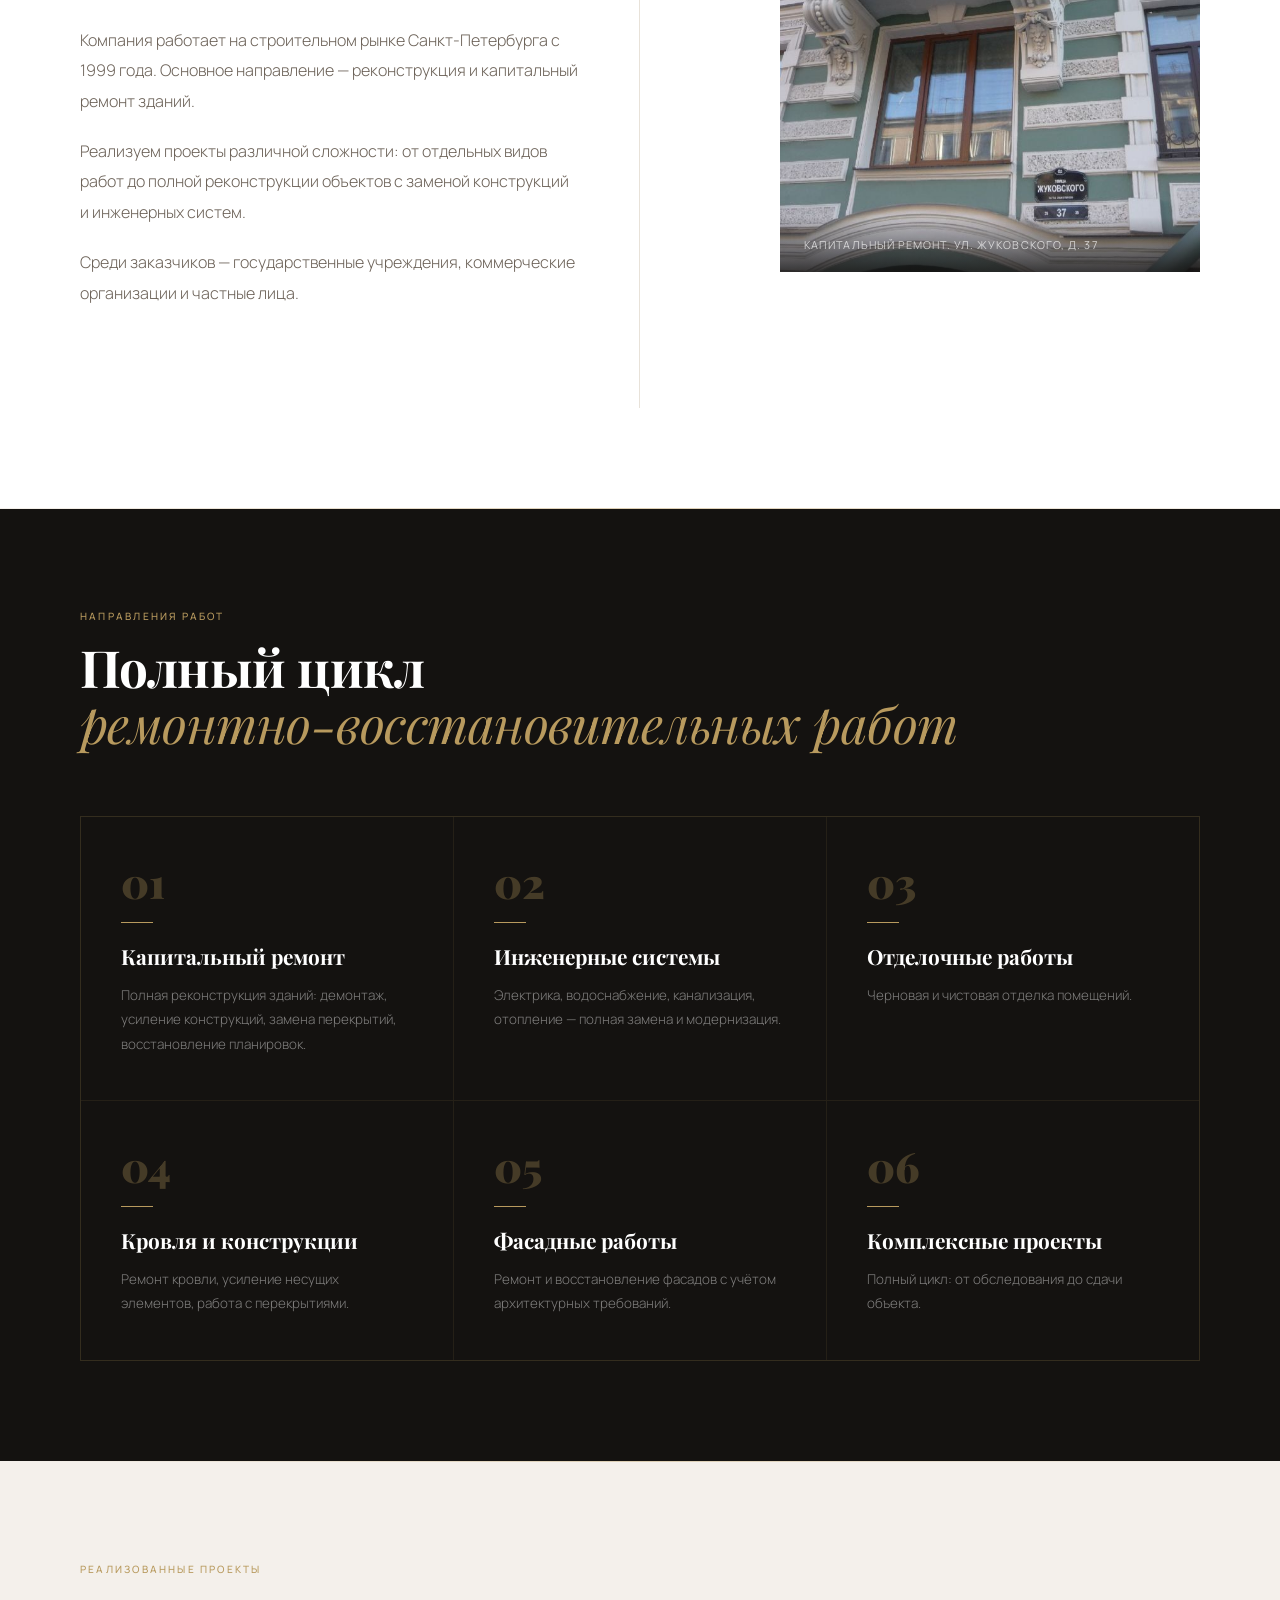
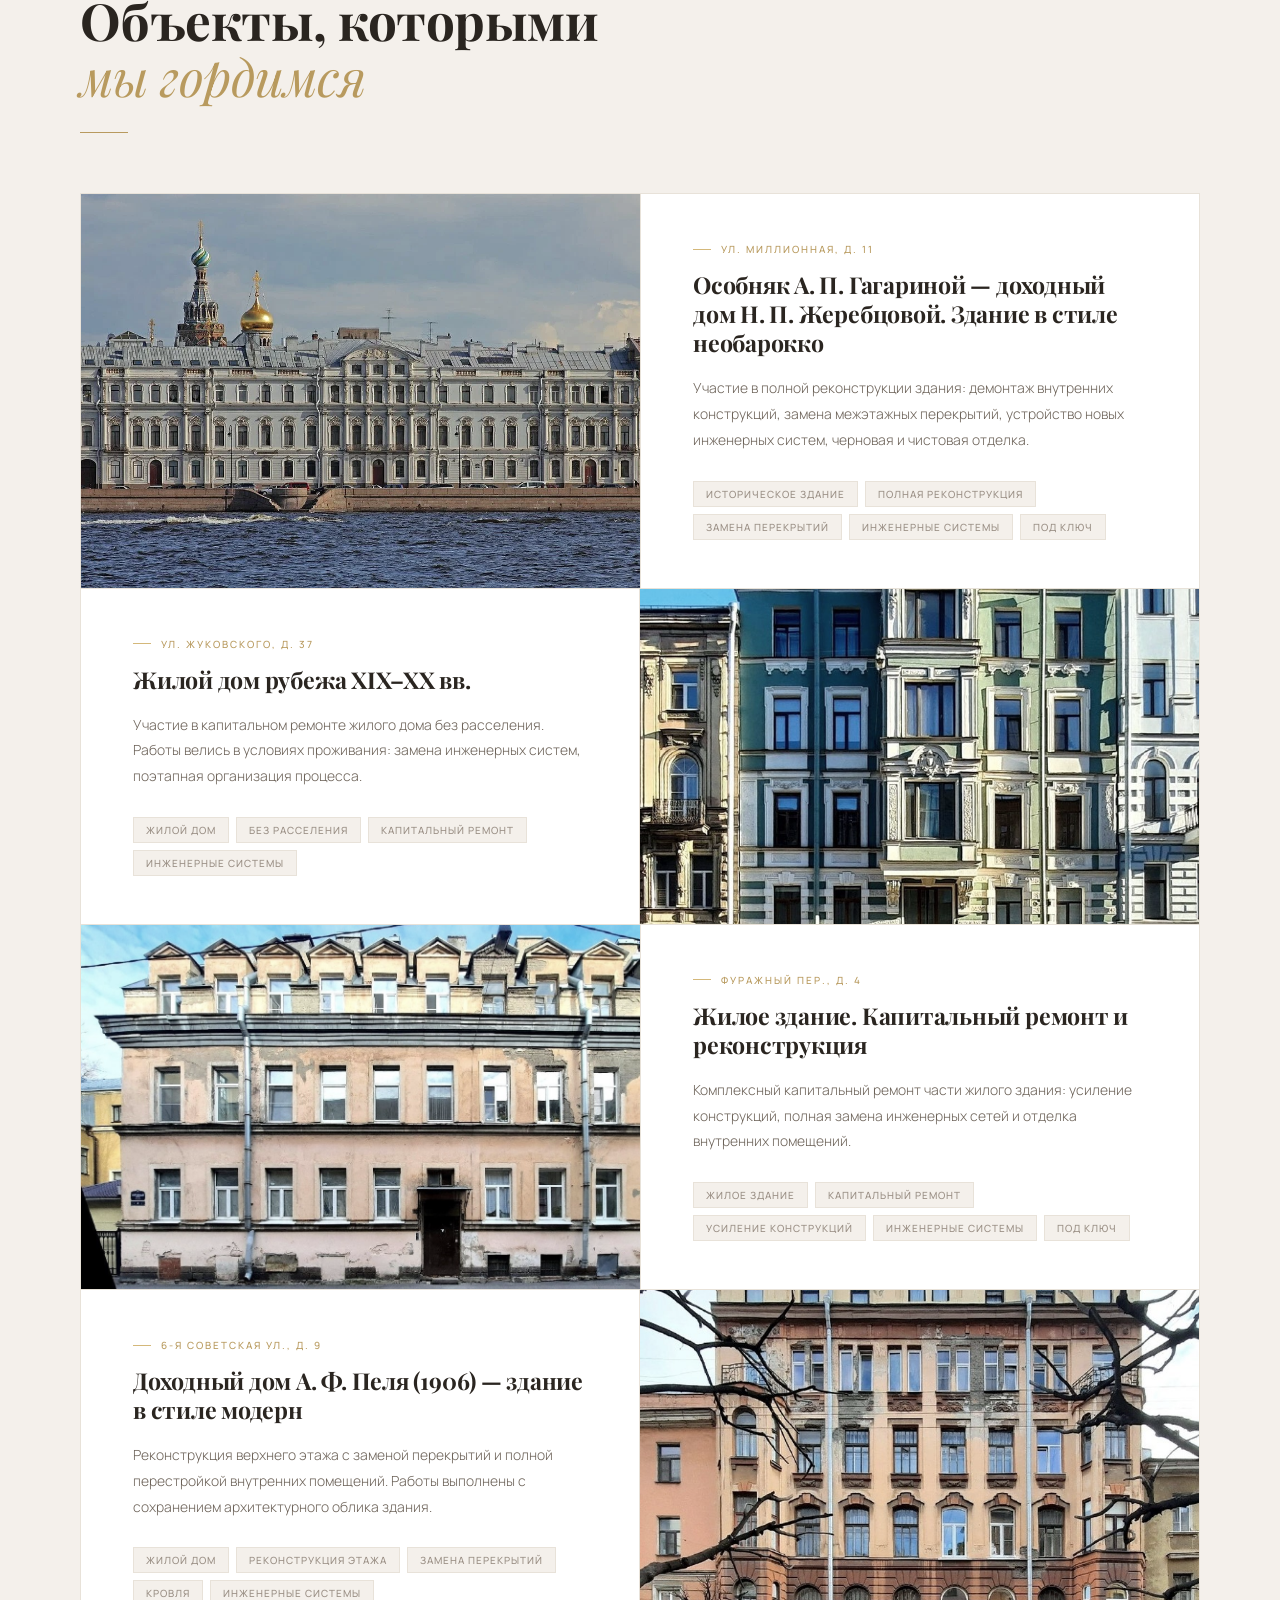
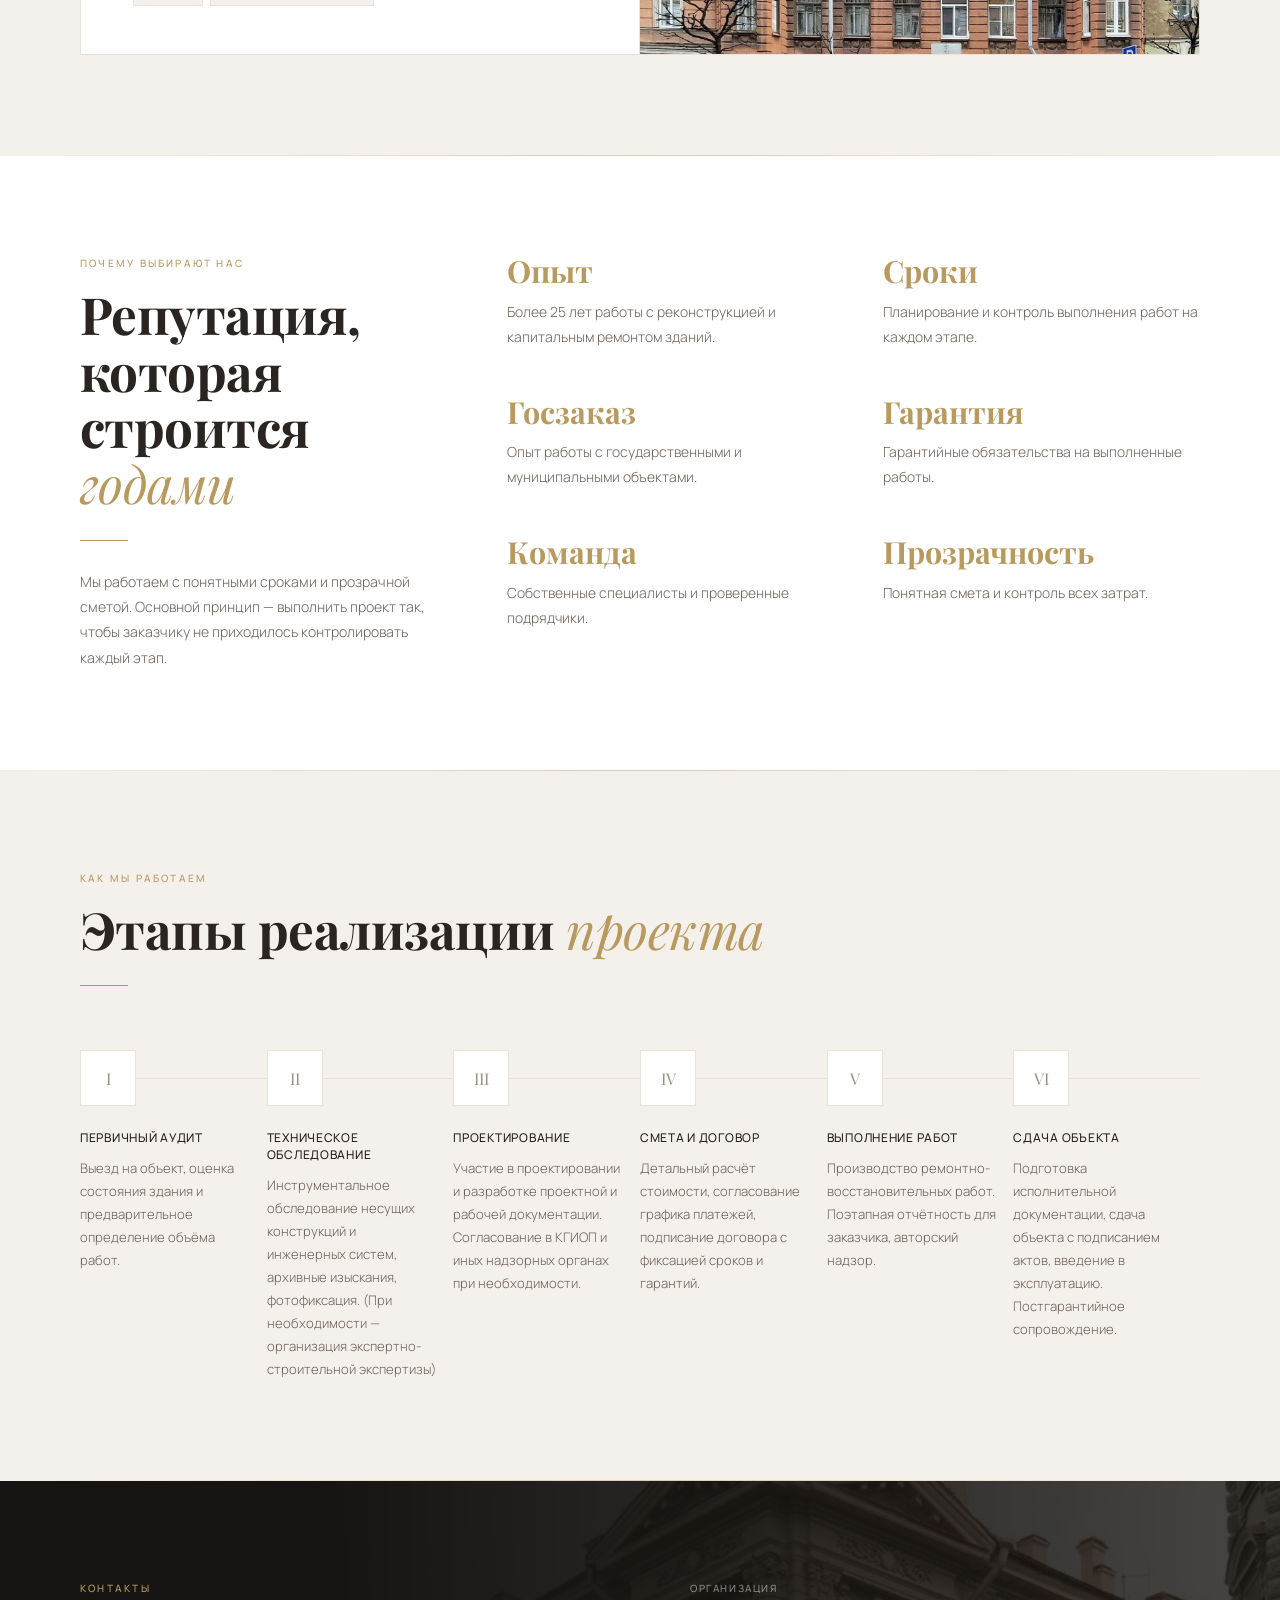
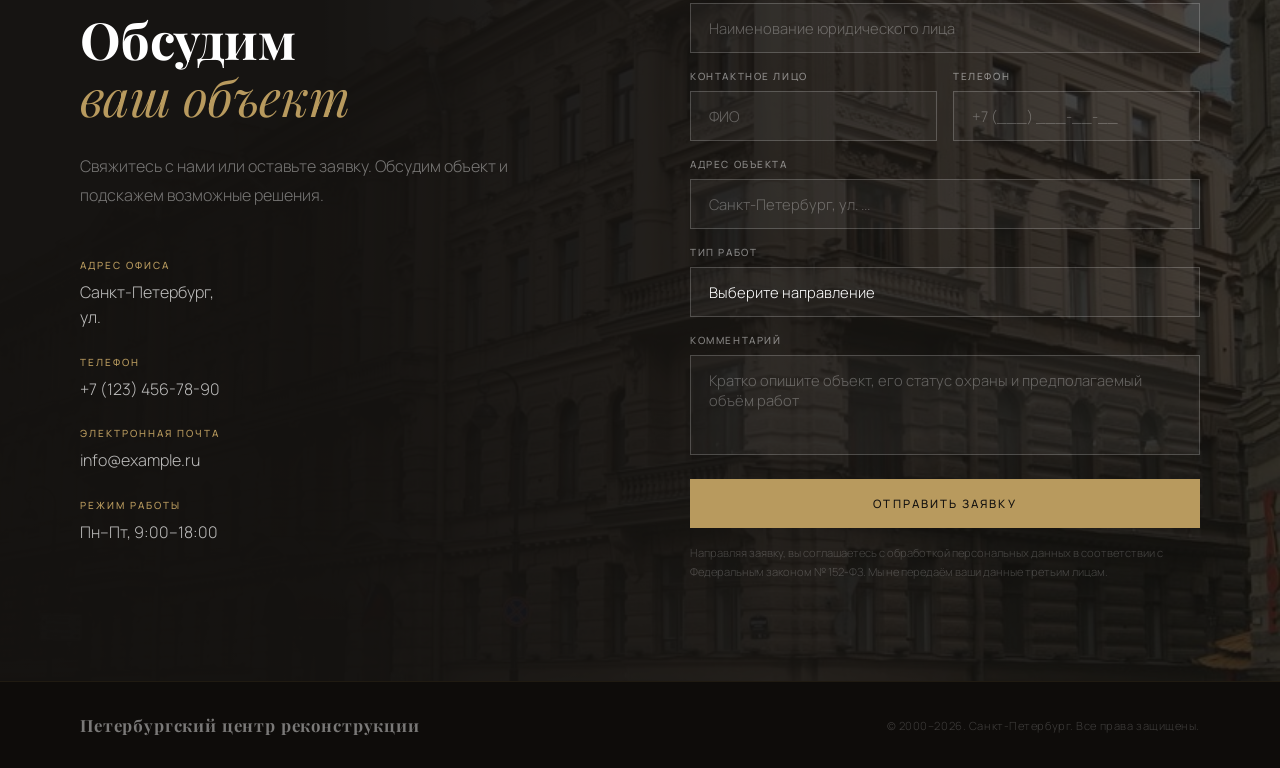
==== commit ec4d6bb5: "[r] Change process section" ====
--- a/index.html
+++ b/index.html
@@ -332,7 +332,7 @@
                 <div class="step-dot"><span class="step-num">II</span></div>
                 <div class="step-body">
                     <div class="step-title">Техническое обследование</div>
-                    <p class="step-text">Инструментальное обследование несущих конструкций и инженерных систем, архивные изыскания, фотофиксация. (При необходимости организация экспертно-строительной экспертизы)</p>
+                    <p class="step-text">Инструментальное обследование несущих конструкций и инженерных систем, архивные изыскания, фотофиксация. (При необходимости — организация экспертно-строительной экспертизы)</p>
                 </div>
             </div>
             <div class="step">
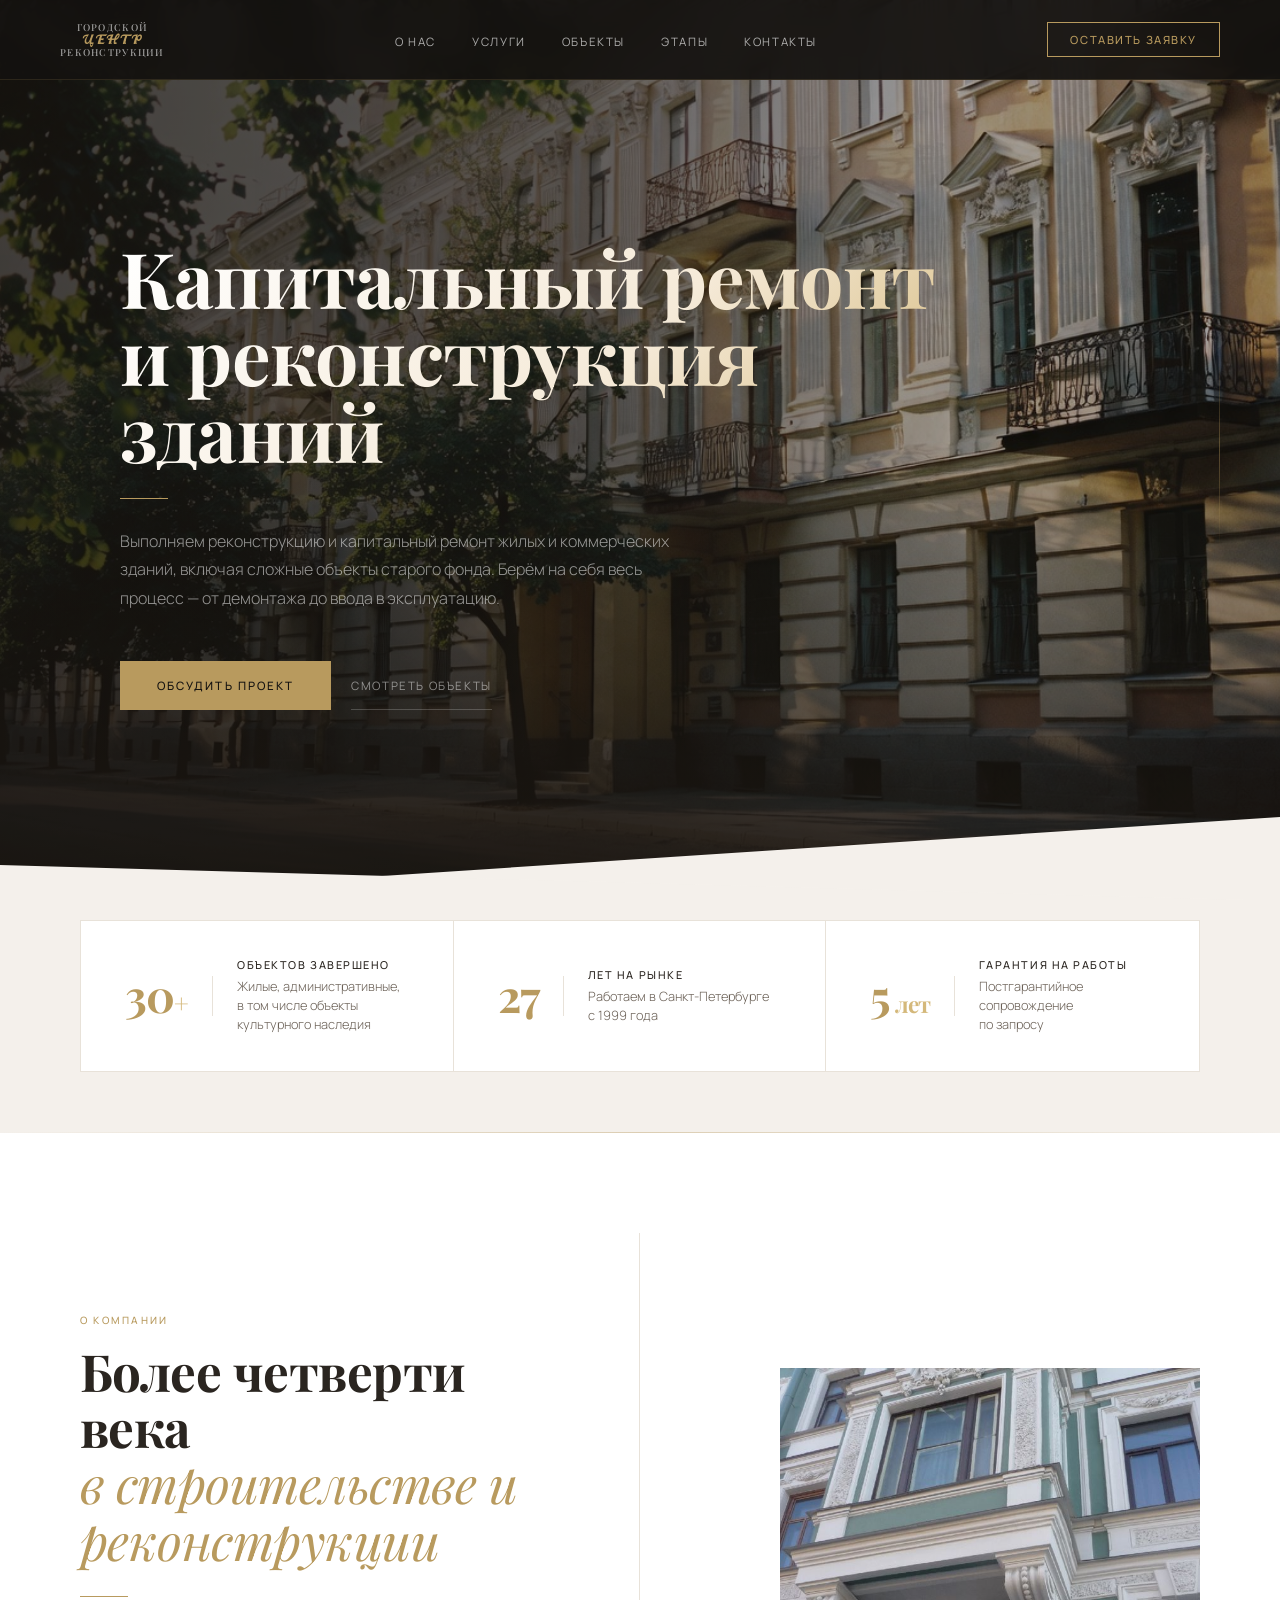
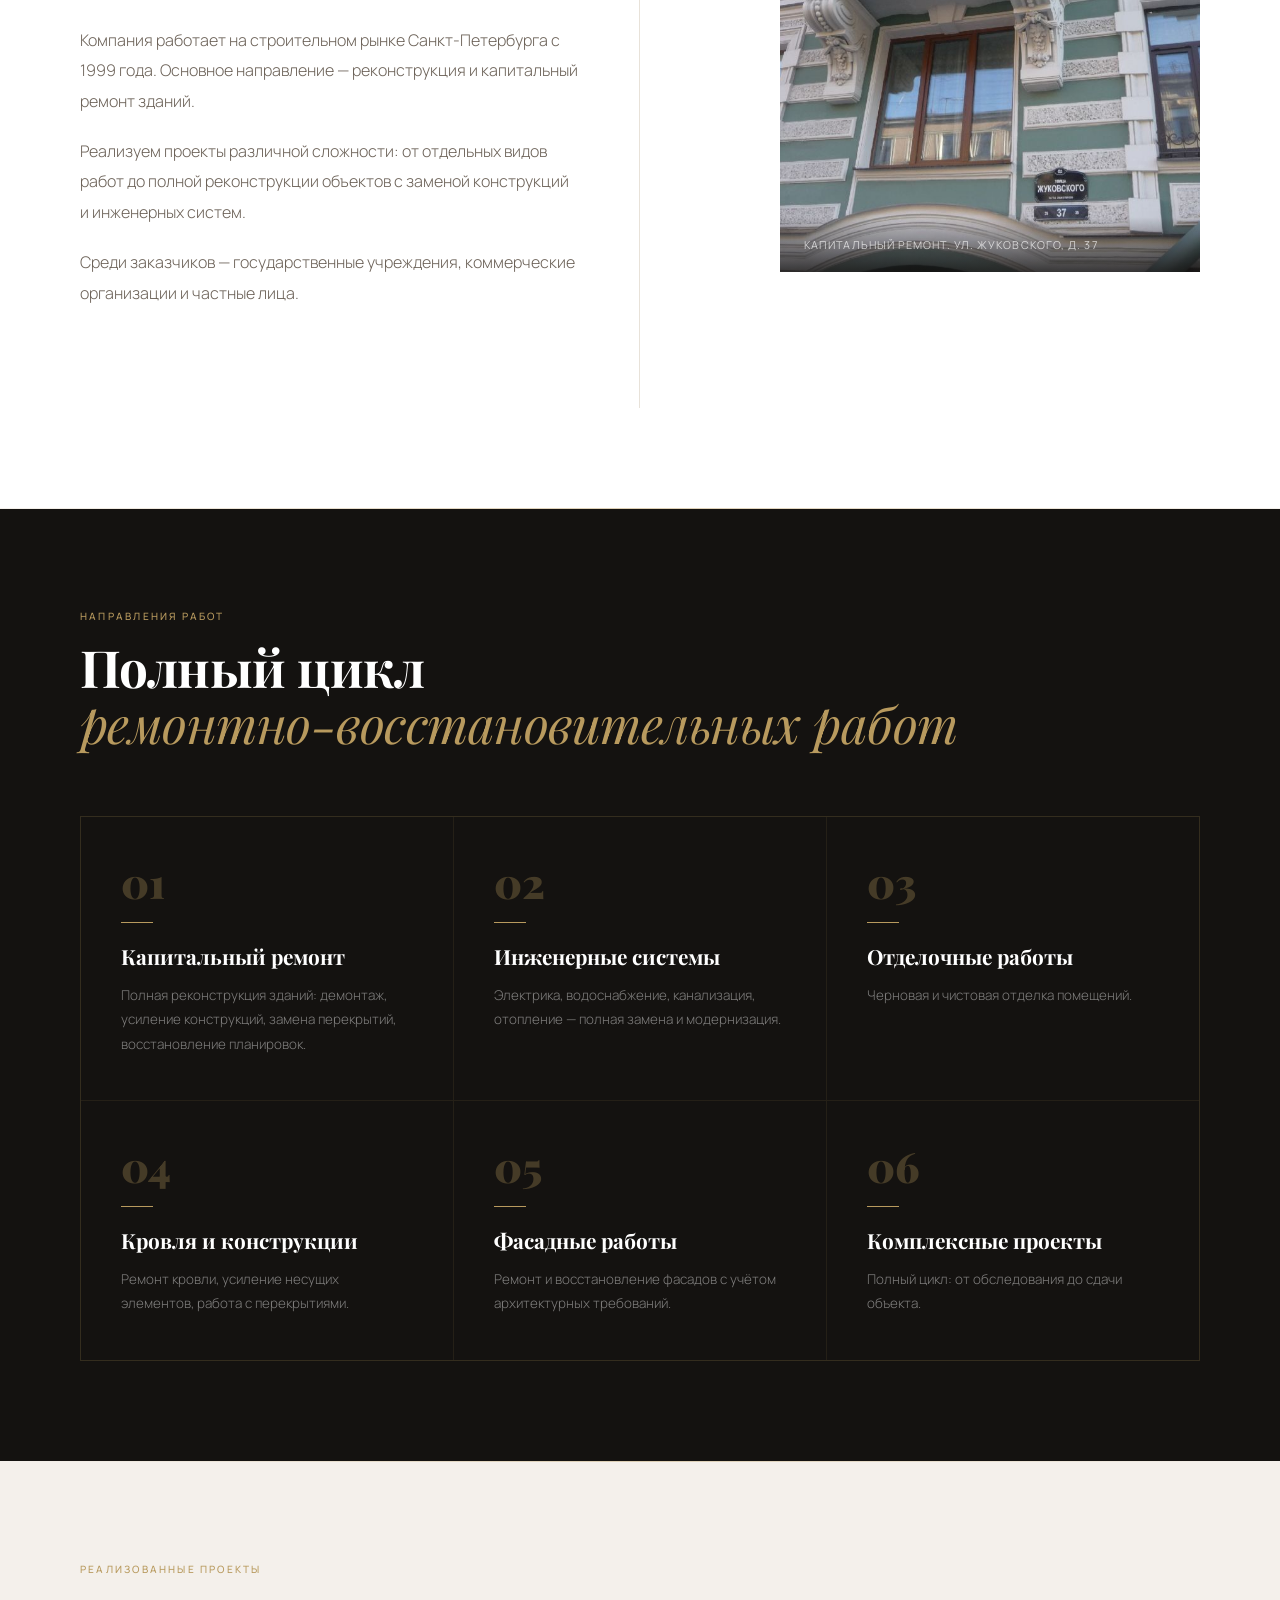
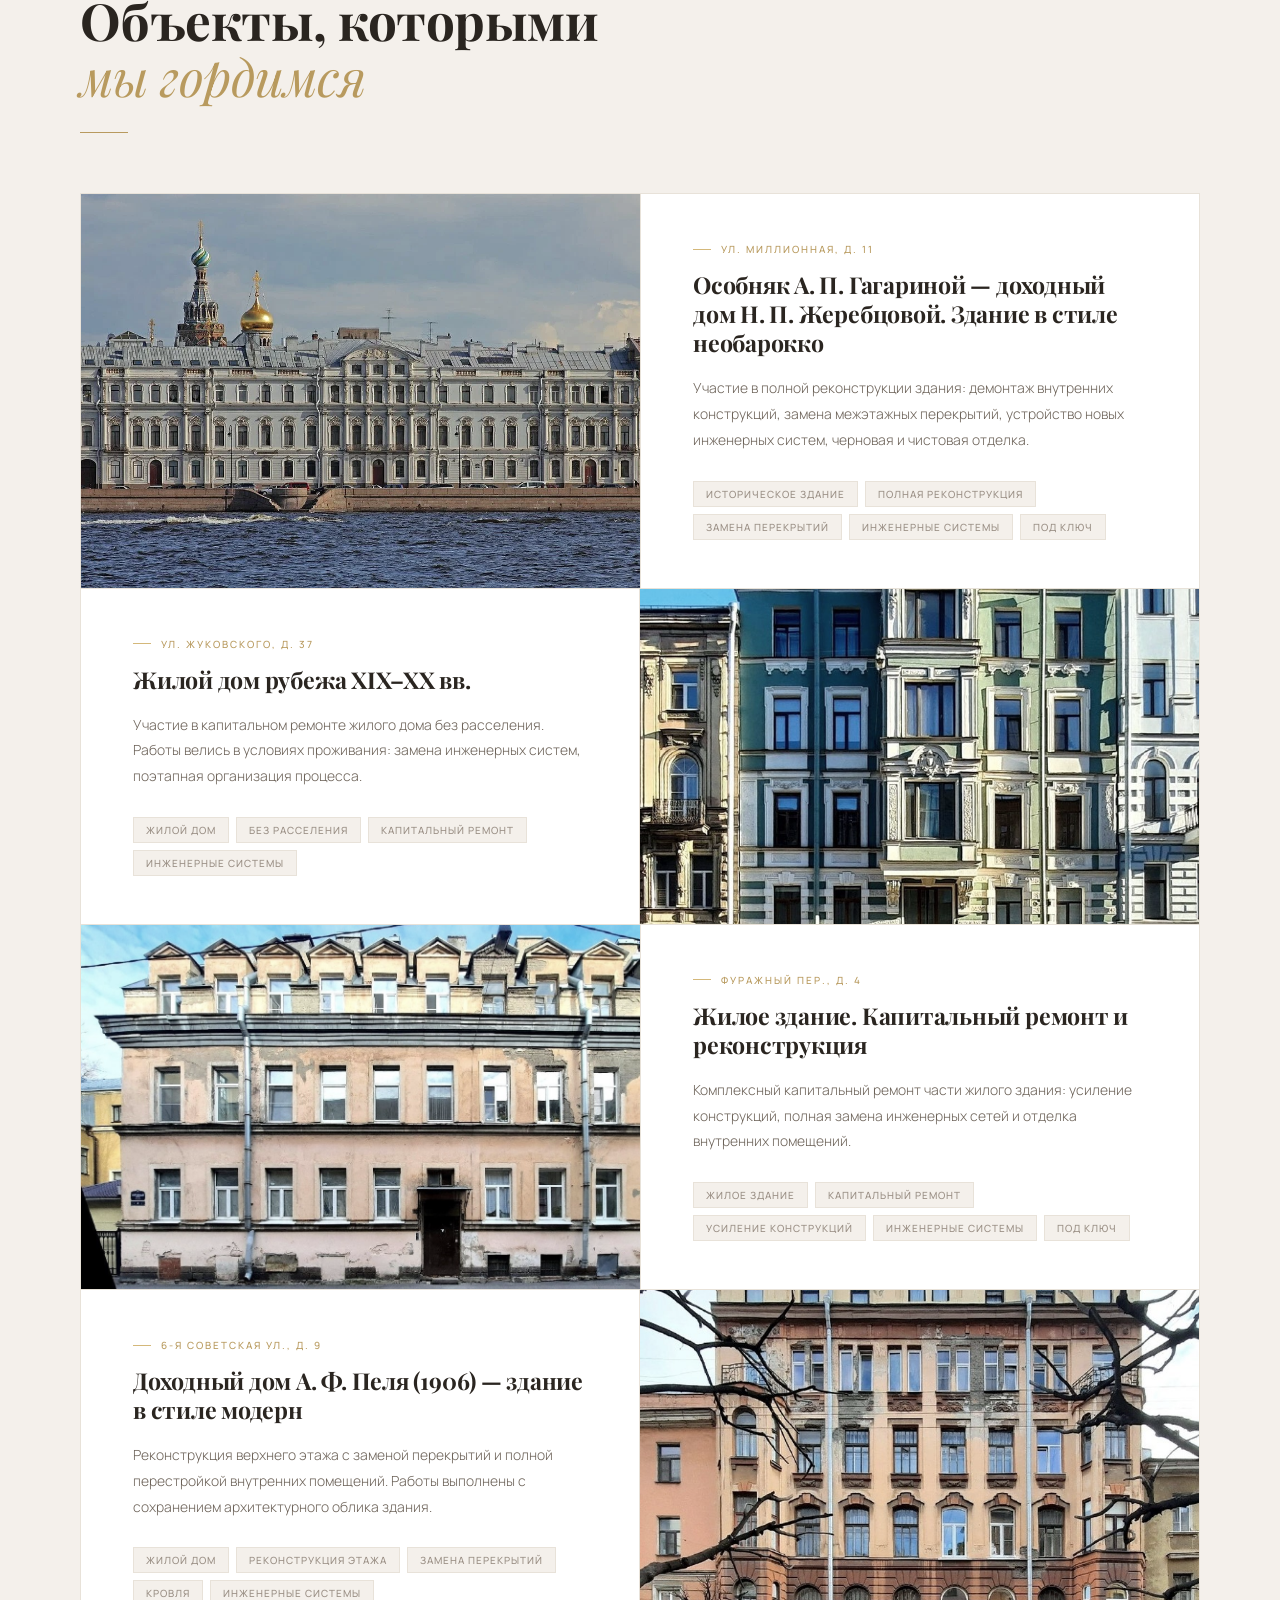
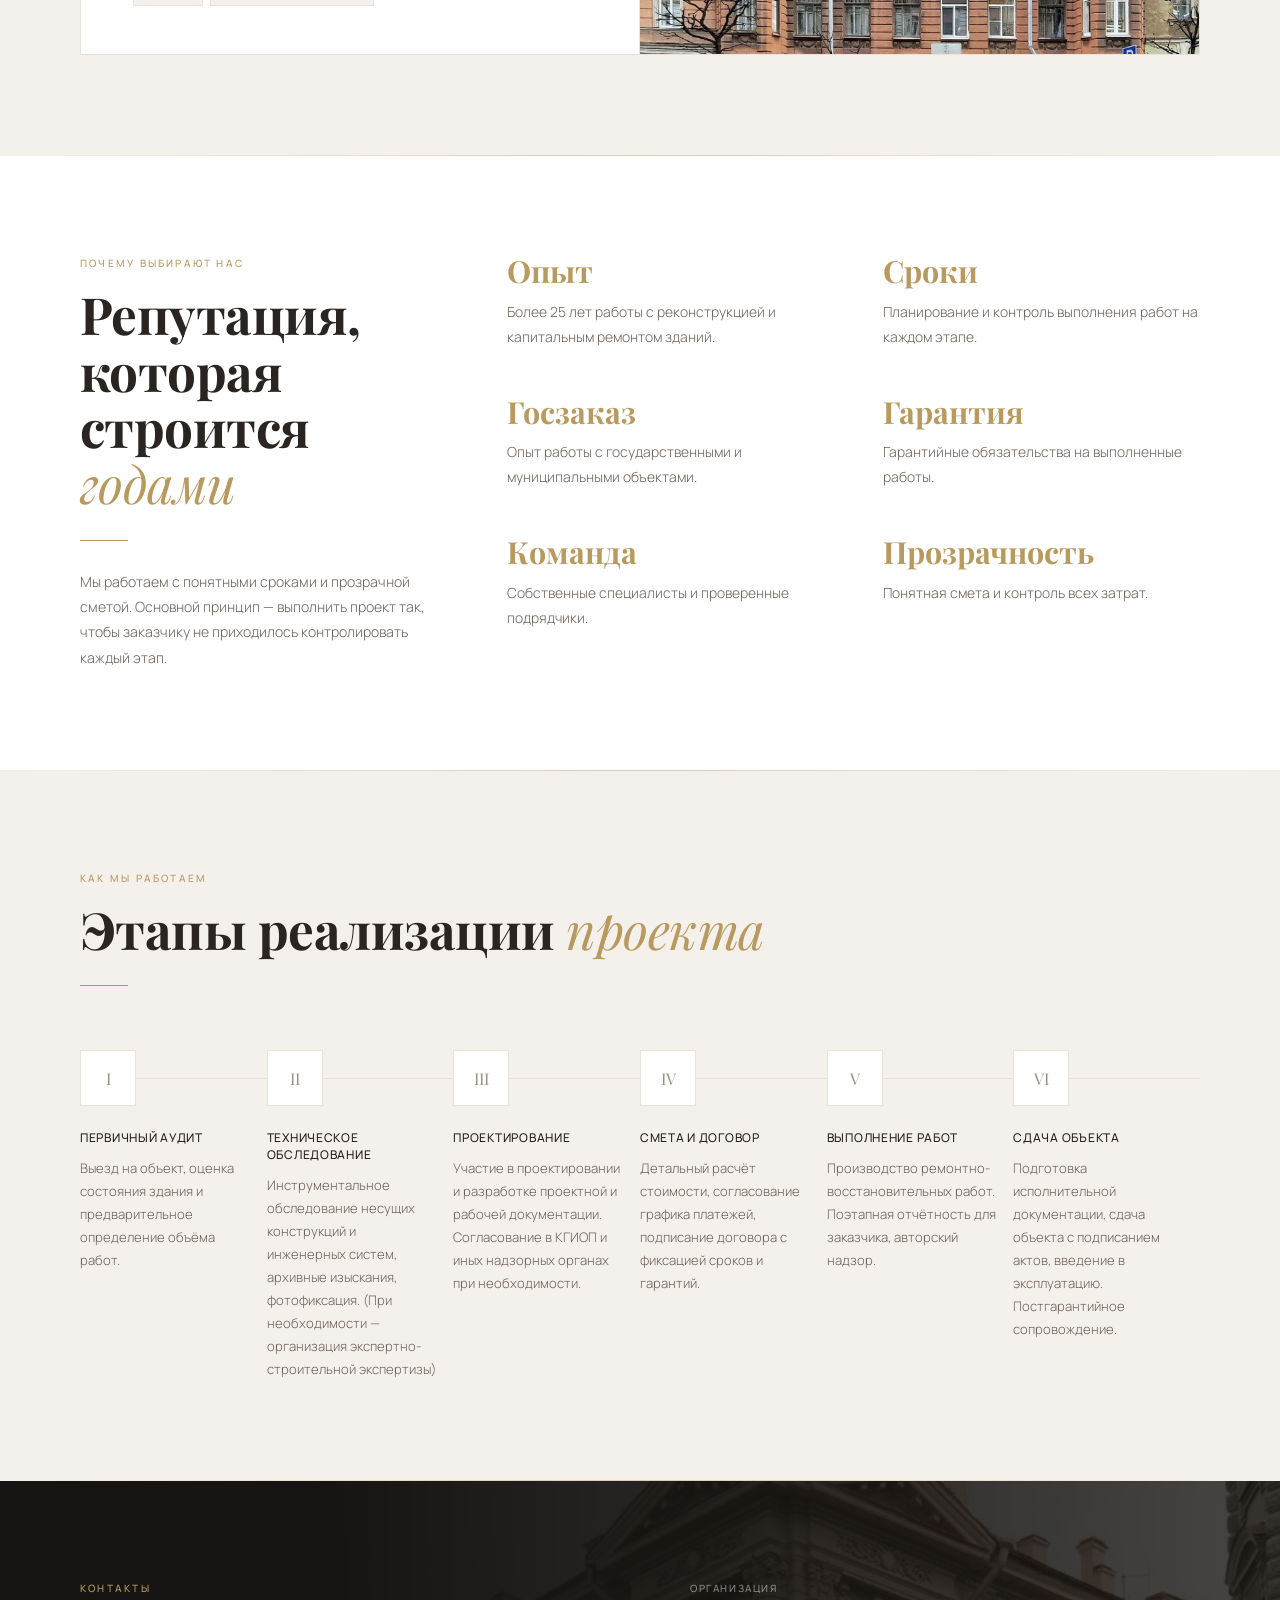
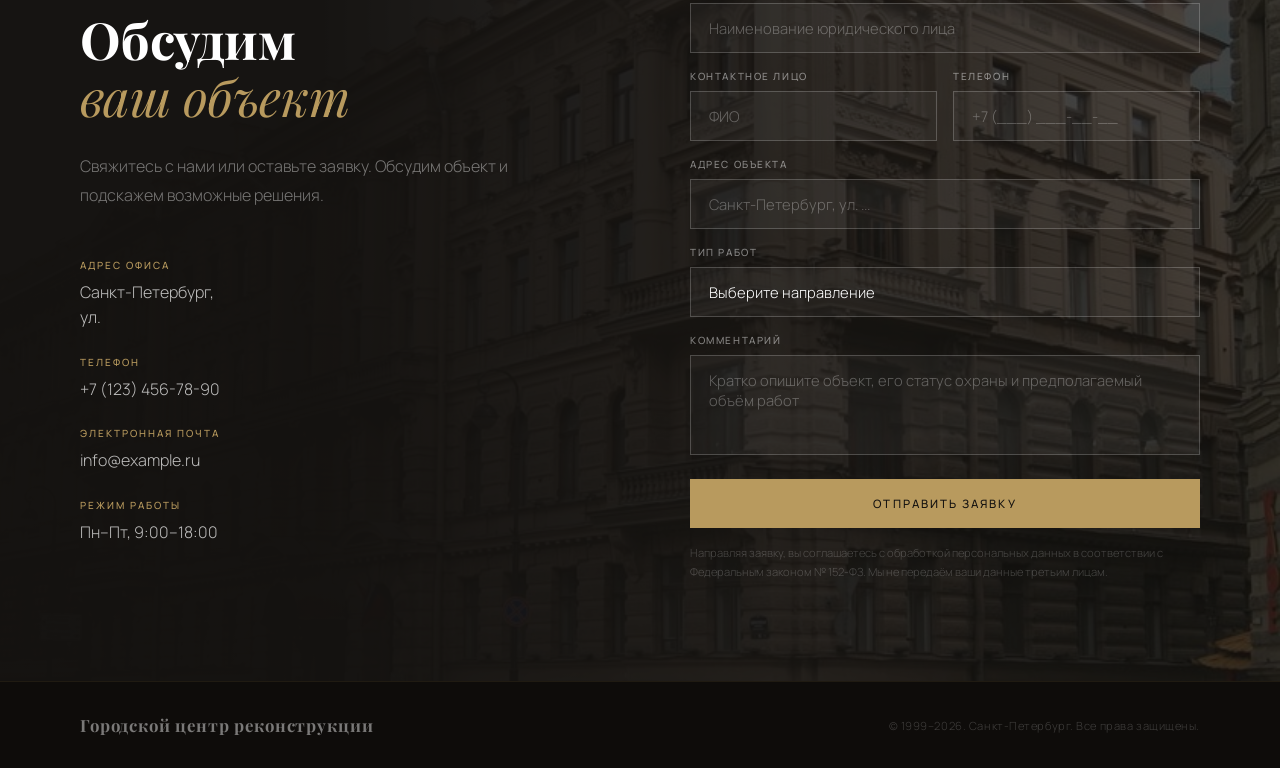
==== commit 241838a6: "[r] Change LOGO" ====
--- a/index.html
+++ b/index.html
@@ -3,17 +3,54 @@
 <head>
     <meta charset="UTF-8">
     <meta name="viewport" content="width=device-width, initial-scale=1.0">
-    <title>Петербургский центр реконструкции</title>
+
+    <title>Реконструкция и капитальный ремонт зданий в Санкт-Петербурге (СПб) | Городской центр реконструкции</title>
+
+    <meta name="description" content="Реконструкция и капитальный ремонт зданий в Санкт-Петербурге. Работаем более 25 лет. Жилые, коммерческие и объекты культурного наследия. Полный цикл работ.">
+    
+    <meta name="keywords" content="реконструкция зданий Санкт-Петербург, капитальный ремонт СПб, реконструкция объектов культурного наследия, строительная компания СПб">
+    
+    <link rel="icon" href="/favicon.ico" type="image/x-icon">
+
+    <meta property="og:type" content="website">
+    <meta property="og:title" content="Городской центр реконструкции">
+    <meta property="og:description" content="Реконструкция и капитальный ремонт зданий в Санкт-Петербурге. Более 25 лет опыта.">
+    <meta property="og:locale" content="ru_RU">
+
+    <link rel="canonical" href="https://example.ru">
+
     <link rel="preconnect" href="https://fonts.googleapis.com">
+    <link rel="preconnect" href="https://fonts.gstatic.com" crossorigin>
+    
     <link href="https://fonts.googleapis.com/css2?family=Playfair+Display:ital,wght@0,400;0,700;0,900;1,400;1,700&family=Manrope:wght@300;400;500&display=swap" rel="stylesheet">
+
     <link rel="stylesheet" href="css/main.css">
+
+    <script type="application/ld+json">
+    {
+      "@context": "https://schema.org",
+      "@type": "ConstructionCompany",
+      "name": "Петербургский центр реконструкции",
+      "description": "Реконструкция и капитальный ремонт зданий в Санкт-Петербурге",
+      "areaServed": {
+        "@type": "City",
+        "name": "Санкт-Петербург"
+      },
+      "address": {
+        "@type": "PostalAddress",
+        "addressLocality": "Санкт-Петербург"
+      },
+      "telephone": "+7-123-456-78-90",
+      "email": "info@example.ru"
+    }
+    </script>
 </head>
 
 <body>
     <!-- NAV -->
     <nav id="navbar">
         <a href="#hero" class="nav-logo">
-            <span>ПЕТЕРБУРГСКИЙ</span>
+            <span>ГОРОДСКОЙ</span>
             <span>ЦЕНТР</span>
             <span>РЕКОНСТРУКЦИИ</span>
         </a>
@@ -196,7 +233,7 @@
         <div class="cases-list reveal">
             <div class="case-row">
                 <div class="case-photo">
-                    <img src="images/example1_after9.webp" alt="Миллионная 11">
+                    <img src="images/example1_after9.webp" alt="Реконструкция здания на улице Миллионная 11 в Санкт-Петербурге">
                 </div>
                 <div class="case-info">
                     <p class="case-addr">Ул. Миллионная, д. 11</p>
@@ -214,7 +251,7 @@
         
             <div class="case-row reverse">
                 <div class="case-photo">
-                    <img src="images/example2_after1.webp" alt="Жуковского 37">
+                    <img src="images/example2_after1.webp" alt="Реконструкция здания на улице Жуковского 37 в Санкт-Петербурге">
                 </div>
                 <div class="case-info">
                     <p class="case-addr">Ул. Жуковского, д. 37</p>
@@ -231,7 +268,7 @@
         
             <div class="case-row">
                 <div class="case-photo">
-                    <img src="images/example3_before9.webp" alt="Фуражный переулок 4">
+                    <img src="images/example3_before9.webp" alt="Реконструкция здания по адресу Фуражный переулок 4 в Санкт-Петербурге">
                 </div>
                 <div class="case-info">
                     <p class="case-addr">Фуражный пер., д. 4</p>
@@ -249,7 +286,7 @@
         
             <div class="case-row reverse">
                 <div class="case-photo">
-                    <img src="images/example4_after9.webp" alt="6-я Советская 9">
+                    <img src="images/example4_after9.webp" alt="Реконструкция здания на улице 6-я Советская 9 в Санкт-Петербурге">
                 </div>
                 <div class="case-info">
                     <p class="case-addr">6-я Советская ул., д. 9</p>
@@ -402,25 +439,25 @@
                 <form class="contact-form" id="contactForm">
                     <div class="form-group">
                     <label class="form-label">Организация</label>
-                    <input class="form-input" type="text" placeholder="Наименование юридического лица">
+                    <input class="form-input" name="org" type="text" placeholder="Наименование юридического лица">
                     </div>
                     <div style="display:grid;grid-template-columns:1fr 1fr;gap:16px">
                     <div class="form-group">
                         <label class="form-label">Контактное лицо</label>
-                        <input class="form-input" type="text" placeholder="ФИО">
+                        <input class="form-input" name="person" type="text" placeholder="ФИО" required>
                     </div>
                     <div class="form-group">
                         <label class="form-label">Телефон</label>
-                        <input class="form-input" type="tel" placeholder="+7 (___) ___-__-__">
+                        <input class="form-input" name="phone" type="tel" placeholder="+7 (___) ___-__-__" required>
                     </div>
                     </div>
                     <div class="form-group">
                     <label class="form-label">Адрес объекта</label>
-                    <input class="form-input" type="text" placeholder="Санкт-Петербург, ул. ...">
+                    <input class="form-input" name="address" type="text" placeholder="Санкт-Петербург, ул. ...">
                     </div>
                     <div class="form-group">
                     <label class="form-label">Тип работ</label>
-                    <select class="form-select form-input">
+                    <select name="type" class="form-select form-input">
                         <option value="" disabled selected>Выберите направление</option>
                         <option>Капитальный ремонт</option>
                         <option>Реконструкция здания</option>
@@ -432,7 +469,7 @@
                     </div>
                     <div class="form-group">
                     <label class="form-label">Комментарий</label>
-                    <textarea class="form-textarea" placeholder="Кратко опишите объект, его статус охраны и предполагаемый объём работ"></textarea>
+                    <textarea class="form-textarea" name="comment" placeholder="Кратко опишите объект, его статус охраны и предполагаемый объём работ"></textarea>
                     </div>
                     <button type="submit" class="form-submit">Отправить заявку</button>
                     <p class="form-note">Направляя заявку, вы соглашаетесь с обработкой персональных данных в соответствии с Федеральным законом № 152-ФЗ. Мы не передаём ваши данные третьим лицам.</p>
@@ -447,8 +484,8 @@
 
     <!-- FOOTER -->
     <footer>
-        <span class="footer-logo">Петербургский центр реконструкции</span>
-        <span class="footer-copy">© 2000–2026. Санкт-Петербург. Все права защищены.</span>
+        <span class="footer-logo">Городской центр реконструкции</span>
+        <span class="footer-copy">© 1999–2026. Санкт-Петербург. Все права защищены.</span>
     </footer>
 
     <script src="script.js"></script>
--- a/css/main.css
+++ b/css/main.css
@@ -10,5 +10,4 @@
 @import url('./layout/process.css');
 @import url('./layout/contacts.css');
 @import url('./layout/footer.css');
-@import url('./layout/animations.css');
-@import url('./layout/mobile.css');+@import url('./layout/animations.css');
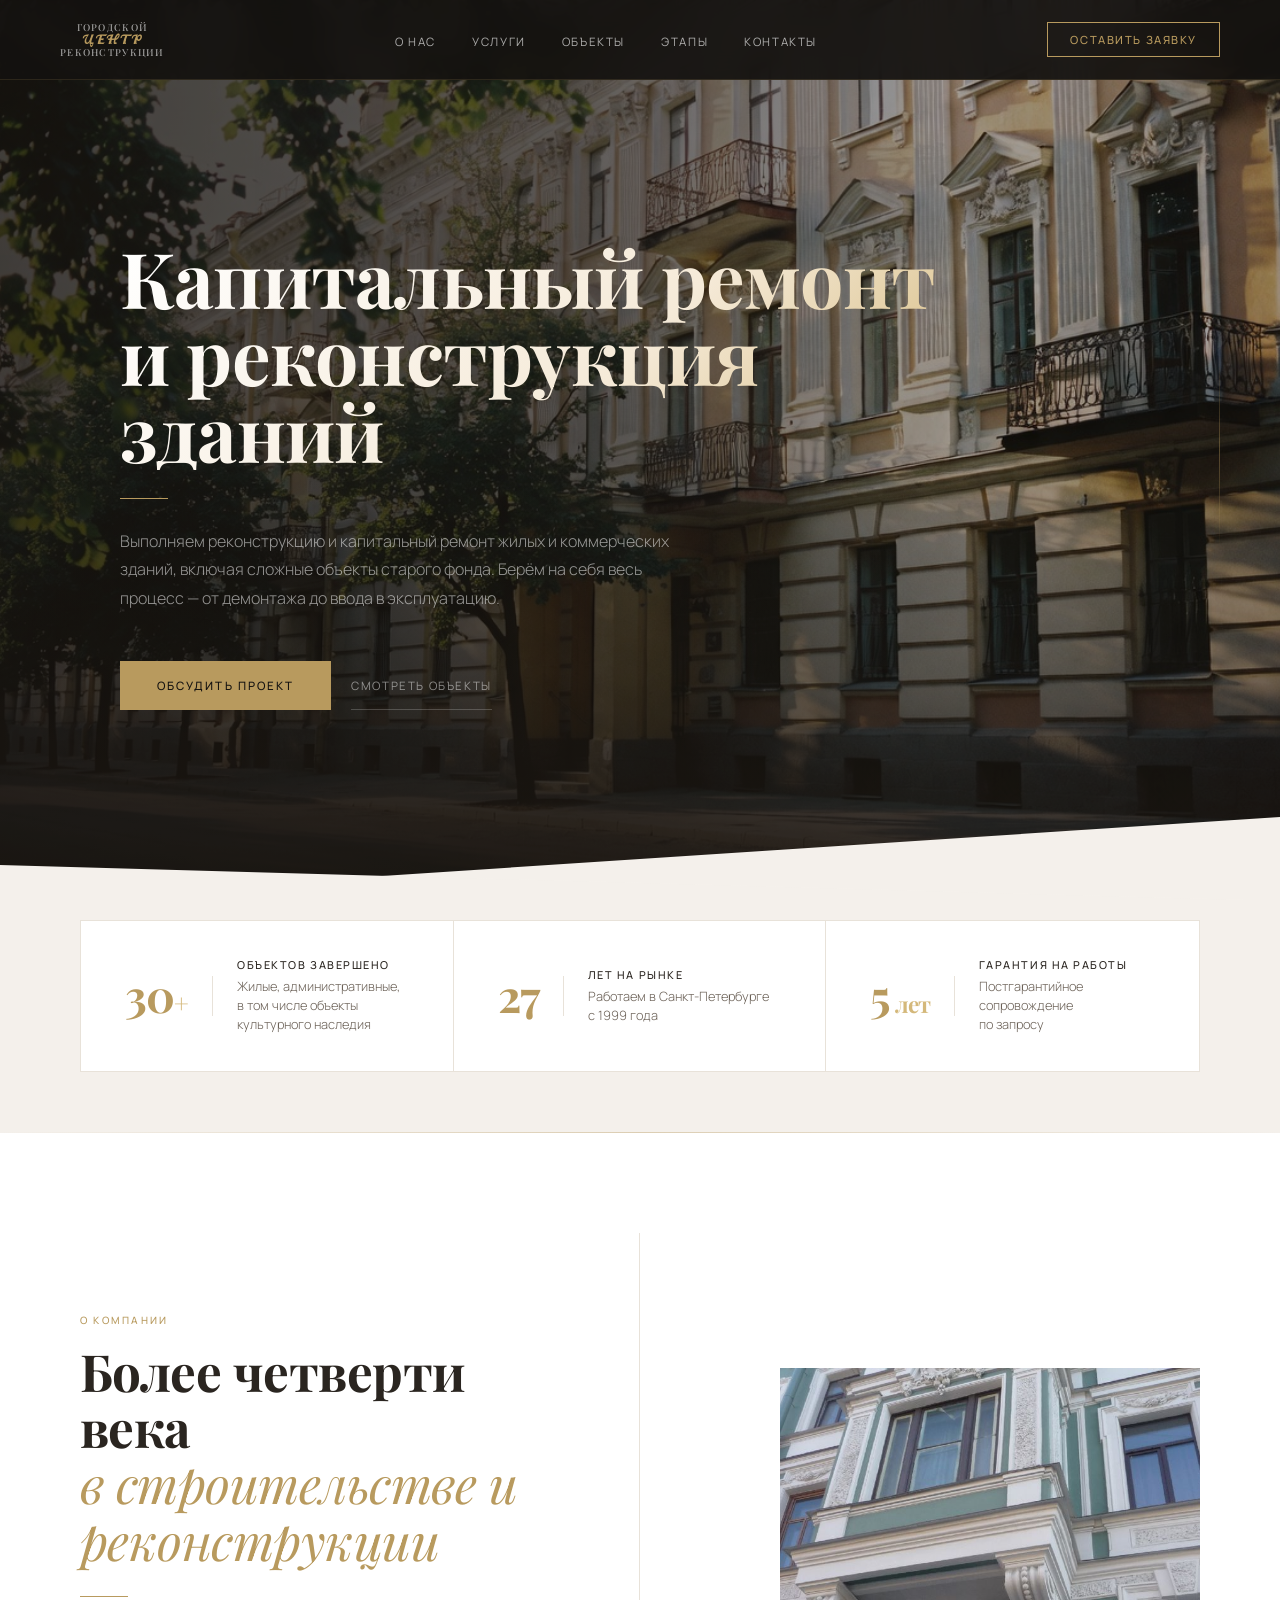
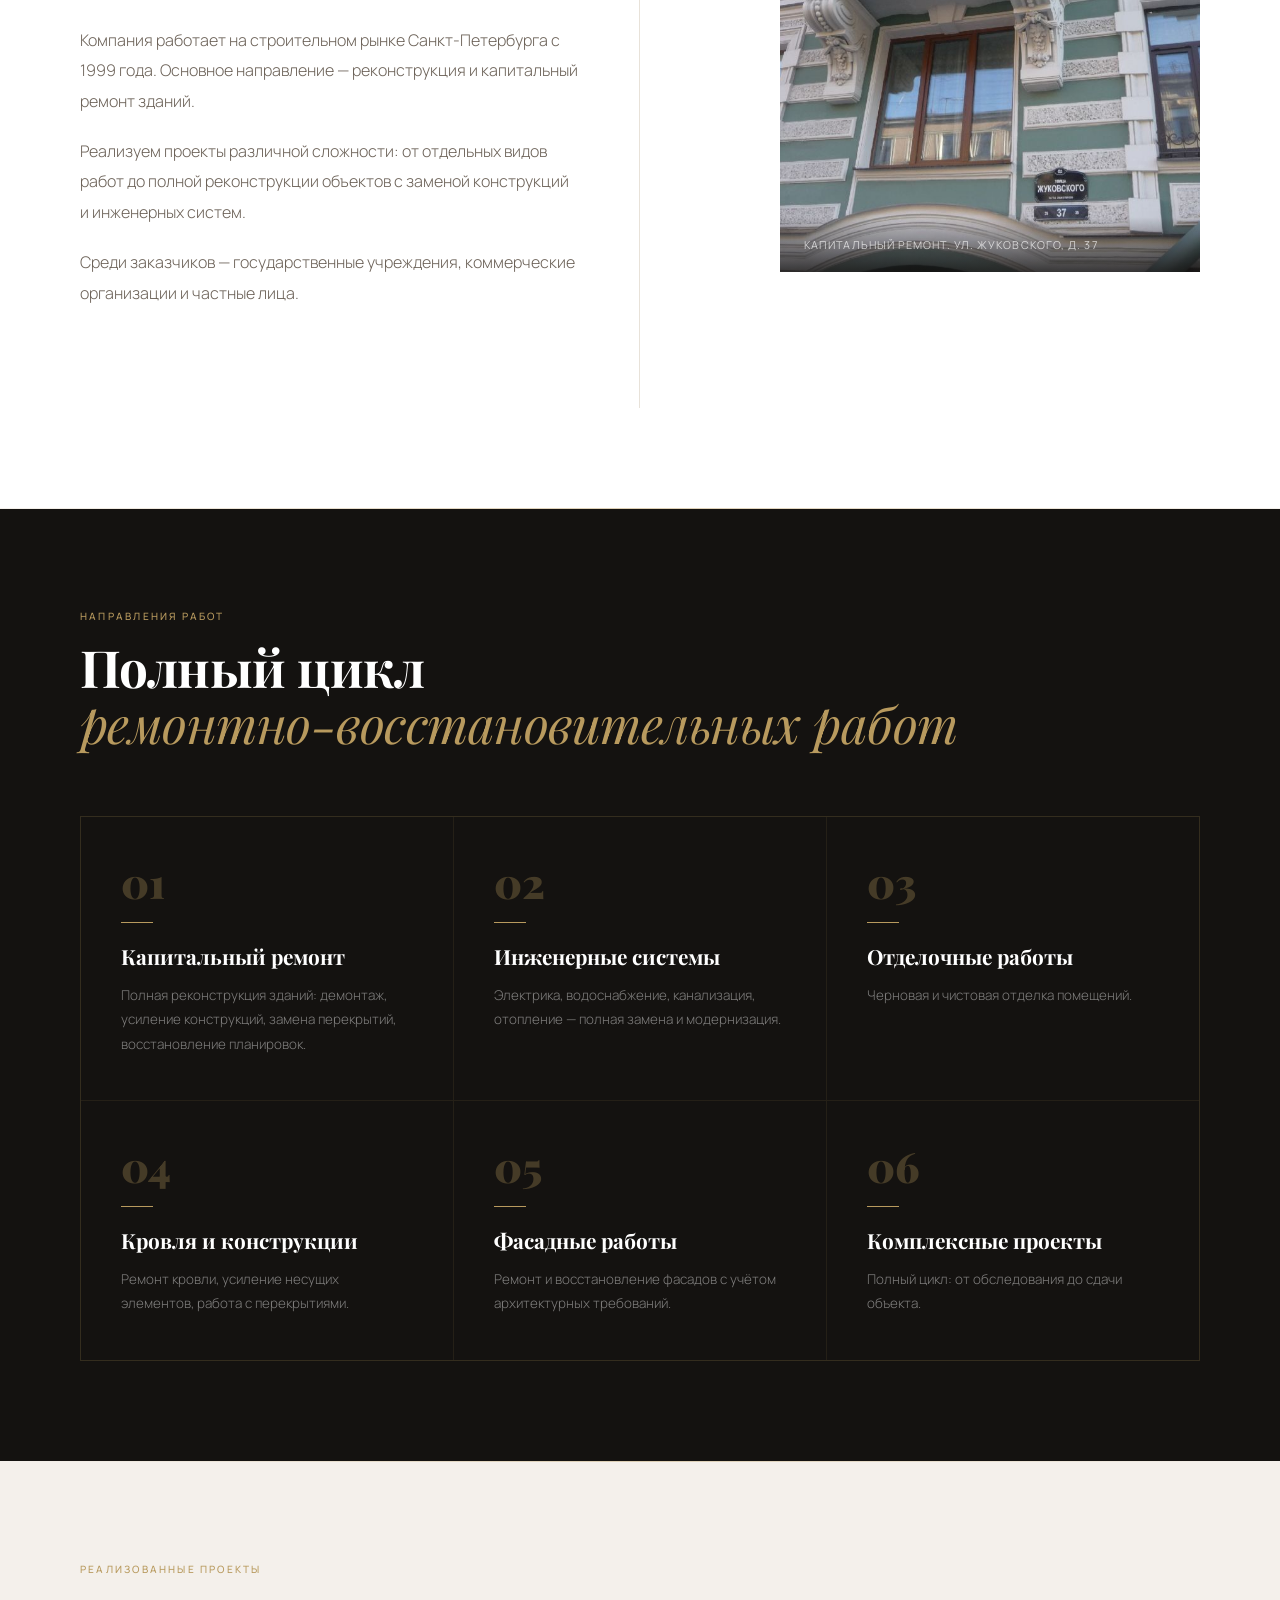
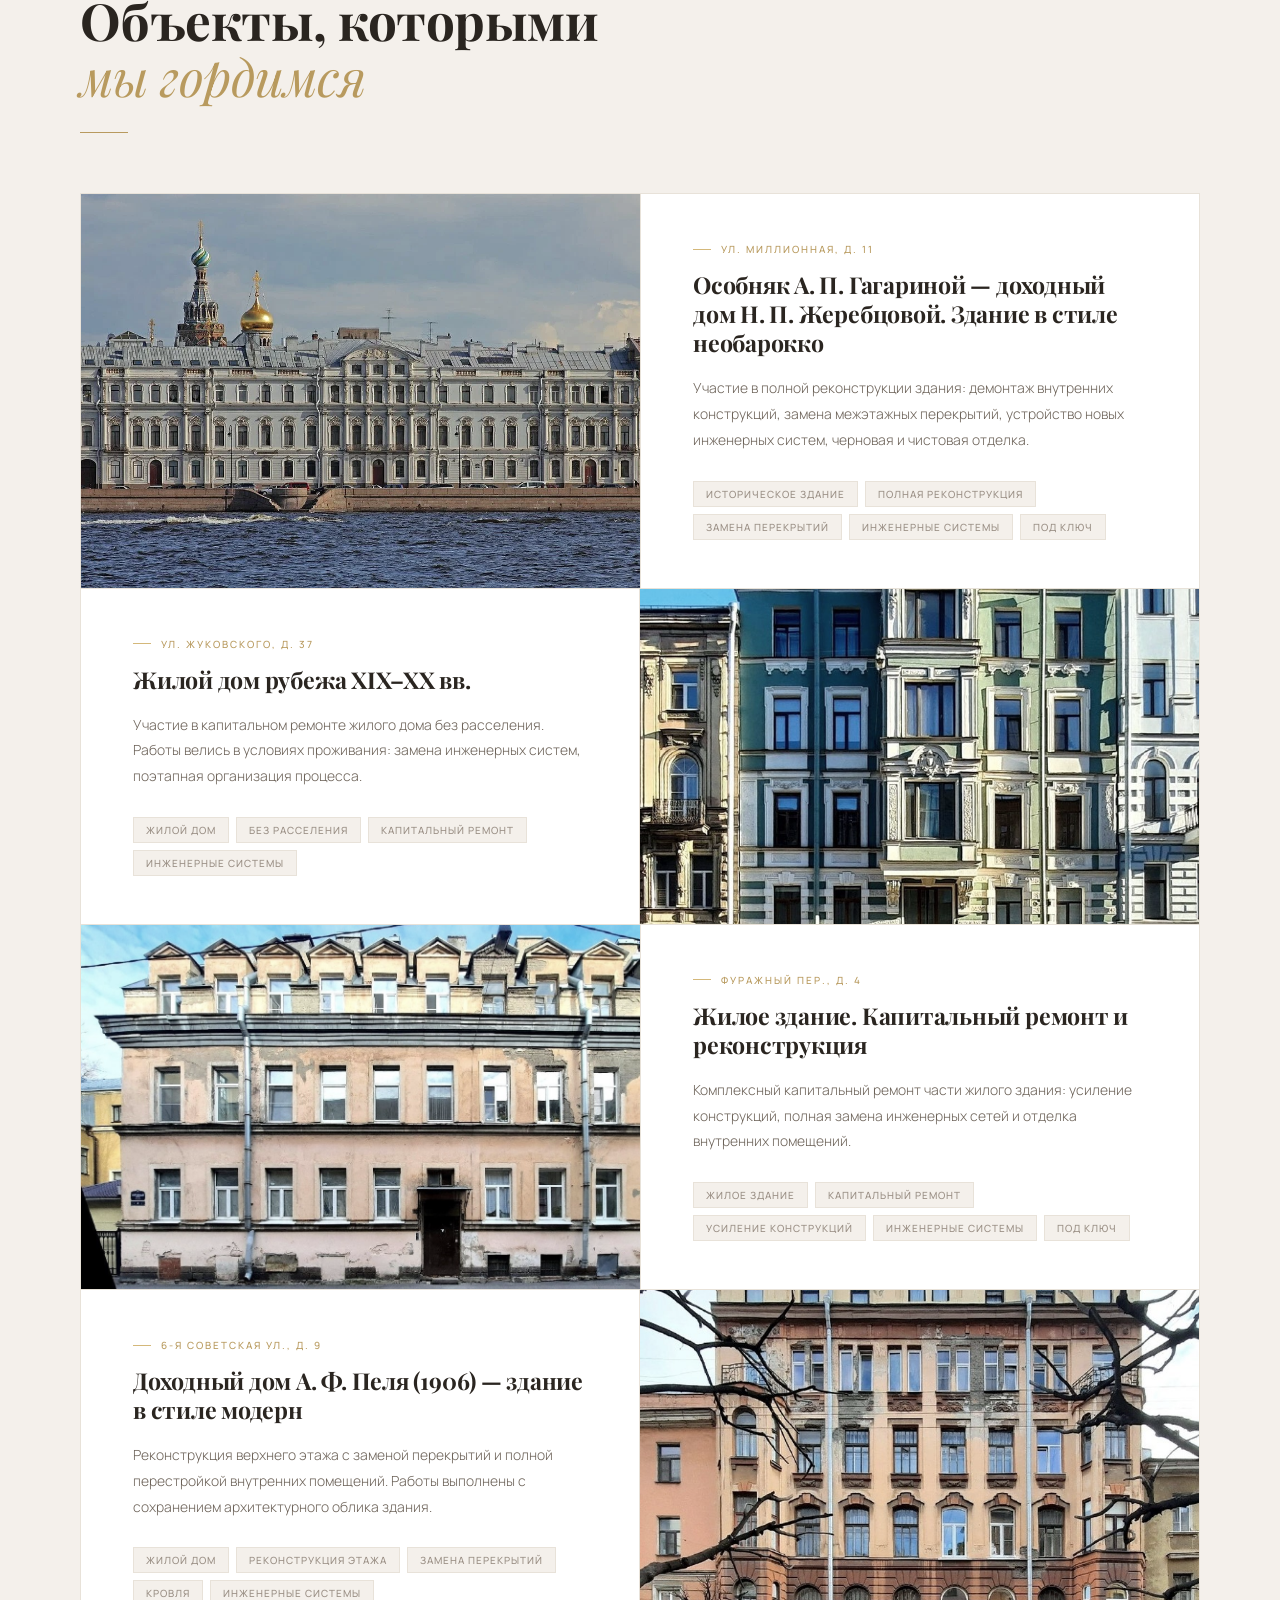
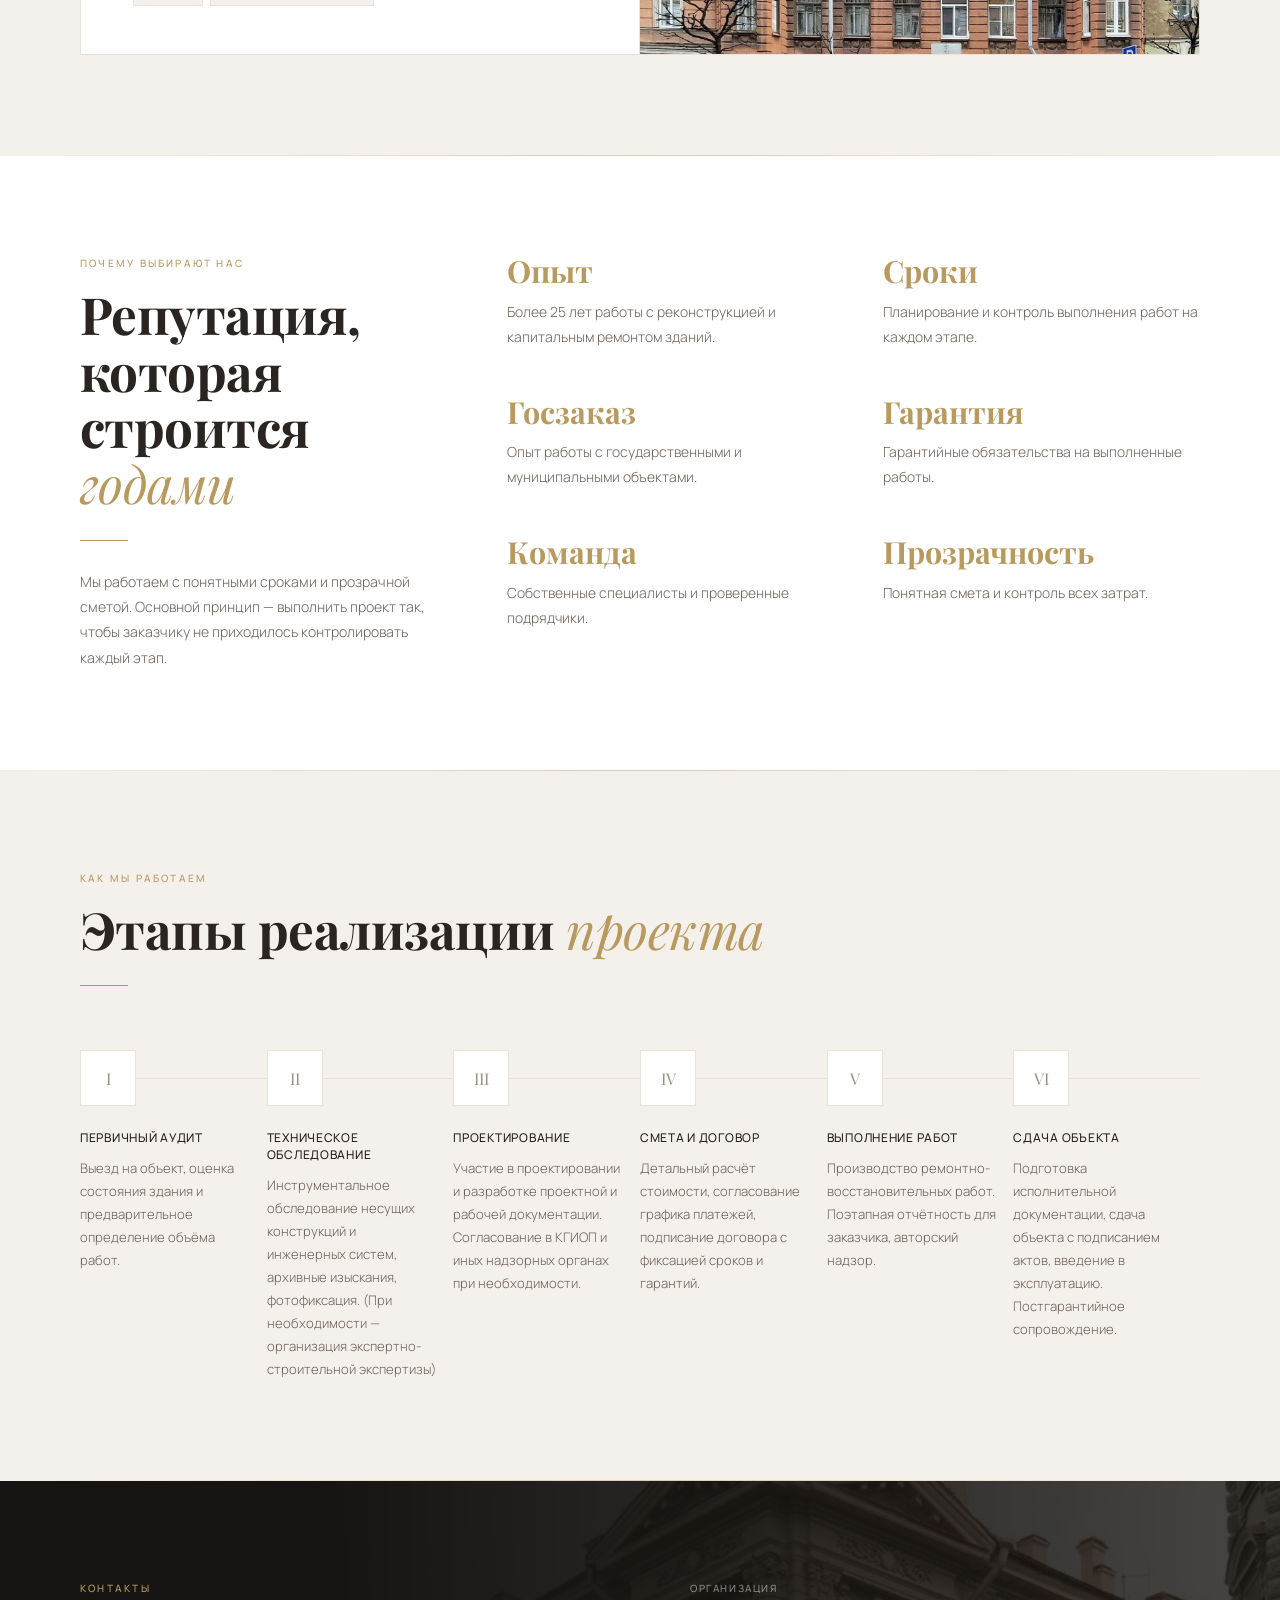
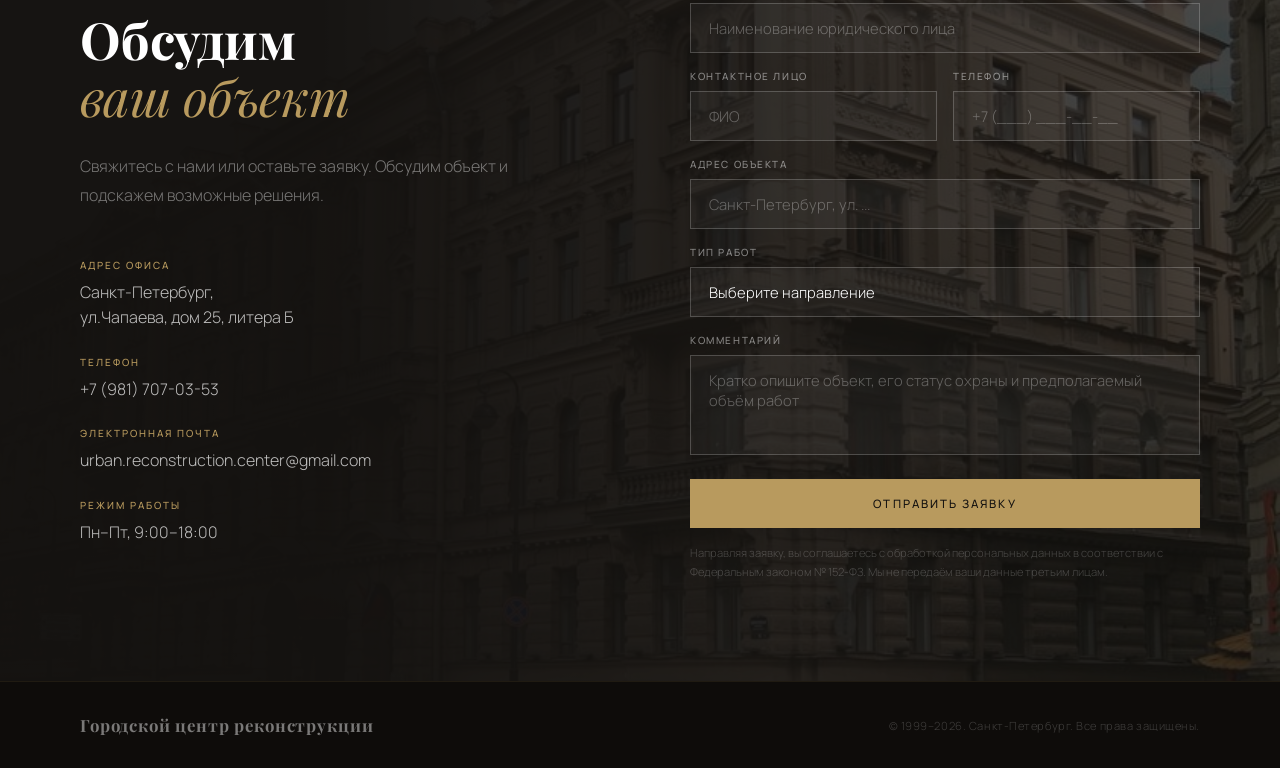
==== commit b71816df: "[r] Change contacts" ====
--- a/index.html
+++ b/index.html
@@ -11,6 +11,8 @@
     <meta name="keywords" content="реконструкция зданий Санкт-Петербург, капитальный ремонт СПб, реконструкция объектов культурного наследия, строительная компания СПб">
     
     <link rel="icon" href="/favicon.ico" type="image/x-icon">
+    <link rel="icon" type="image/png" sizes="32x32" href="/favicon-32x32.png">
+    <link rel="icon" type="image/png" sizes="16x16" href="/favicon-16x16.png">
 
     <meta property="og:type" content="website">
     <meta property="og:title" content="Городской центр реконструкции">
@@ -30,7 +32,7 @@
     {
       "@context": "https://schema.org",
       "@type": "ConstructionCompany",
-      "name": "Петербургский центр реконструкции",
+      "name": "Городской центр реконструкции",
       "description": "Реконструкция и капитальный ремонт зданий в Санкт-Петербурге",
       "areaServed": {
         "@type": "City",
@@ -418,15 +420,15 @@
                 <div class="contact-details">
                     <div class="contact-item">
                     <p class="contact-item-label">Адрес офиса</p>
-                    <p class="contact-item-val">Санкт-Петербург,<br>ул. </p>
+                    <p class="contact-item-val">Санкт-Петербург,<br>ул.Чапаева, дом 25, литера Б </p>
                     </div>
                     <div class="contact-item">
                     <p class="contact-item-label">Телефон</p>
-                    <p class="contact-item-val">+7 (123) 456-78-90</p>
+                    <p class="contact-item-val">+7 (981) 707-03-53</p>
                     </div>
                     <div class="contact-item">
                     <p class="contact-item-label">Электронная почта</p>
-                    <p class="contact-item-val">info@example.ru</p>
+                    <p class="contact-item-val">urban.reconstruction.center@gmail.com</p>
                     </div>
                     <div class="contact-item">
                     <p class="contact-item-label">Режим работы</p>
